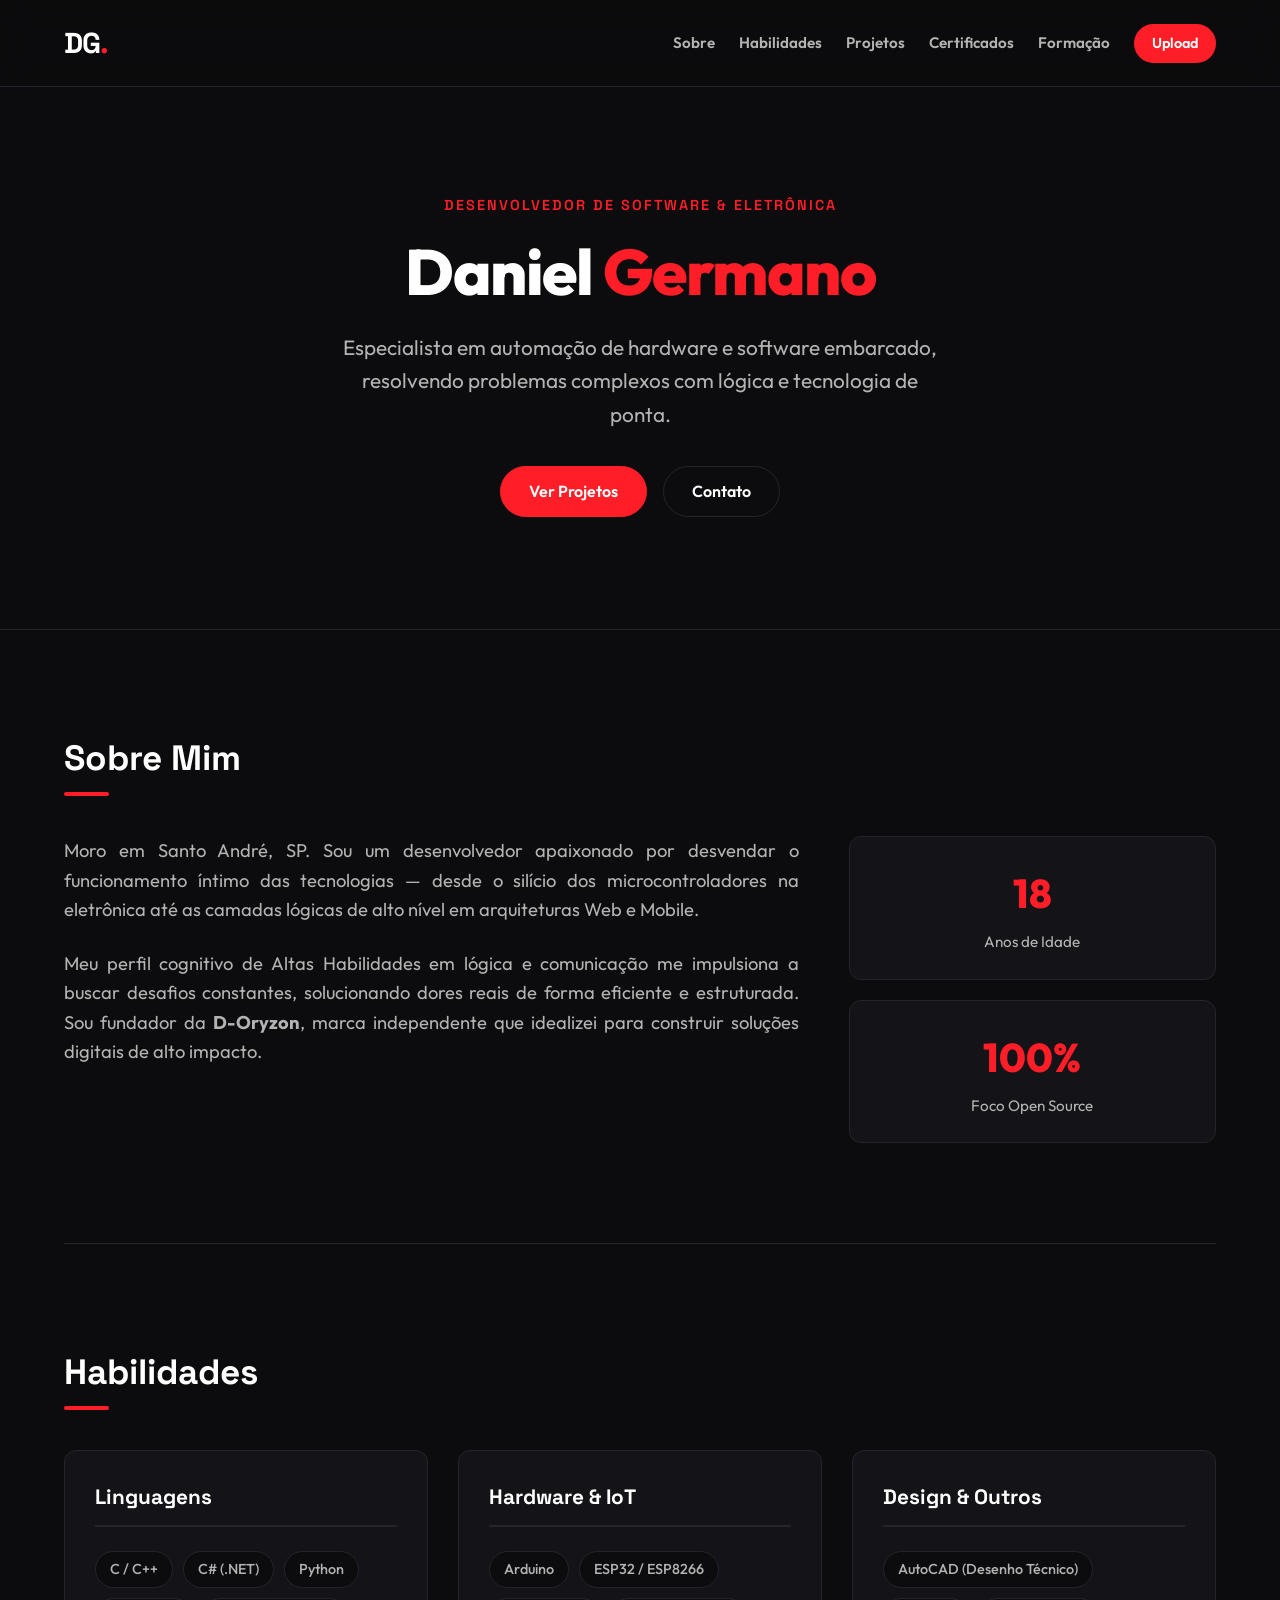
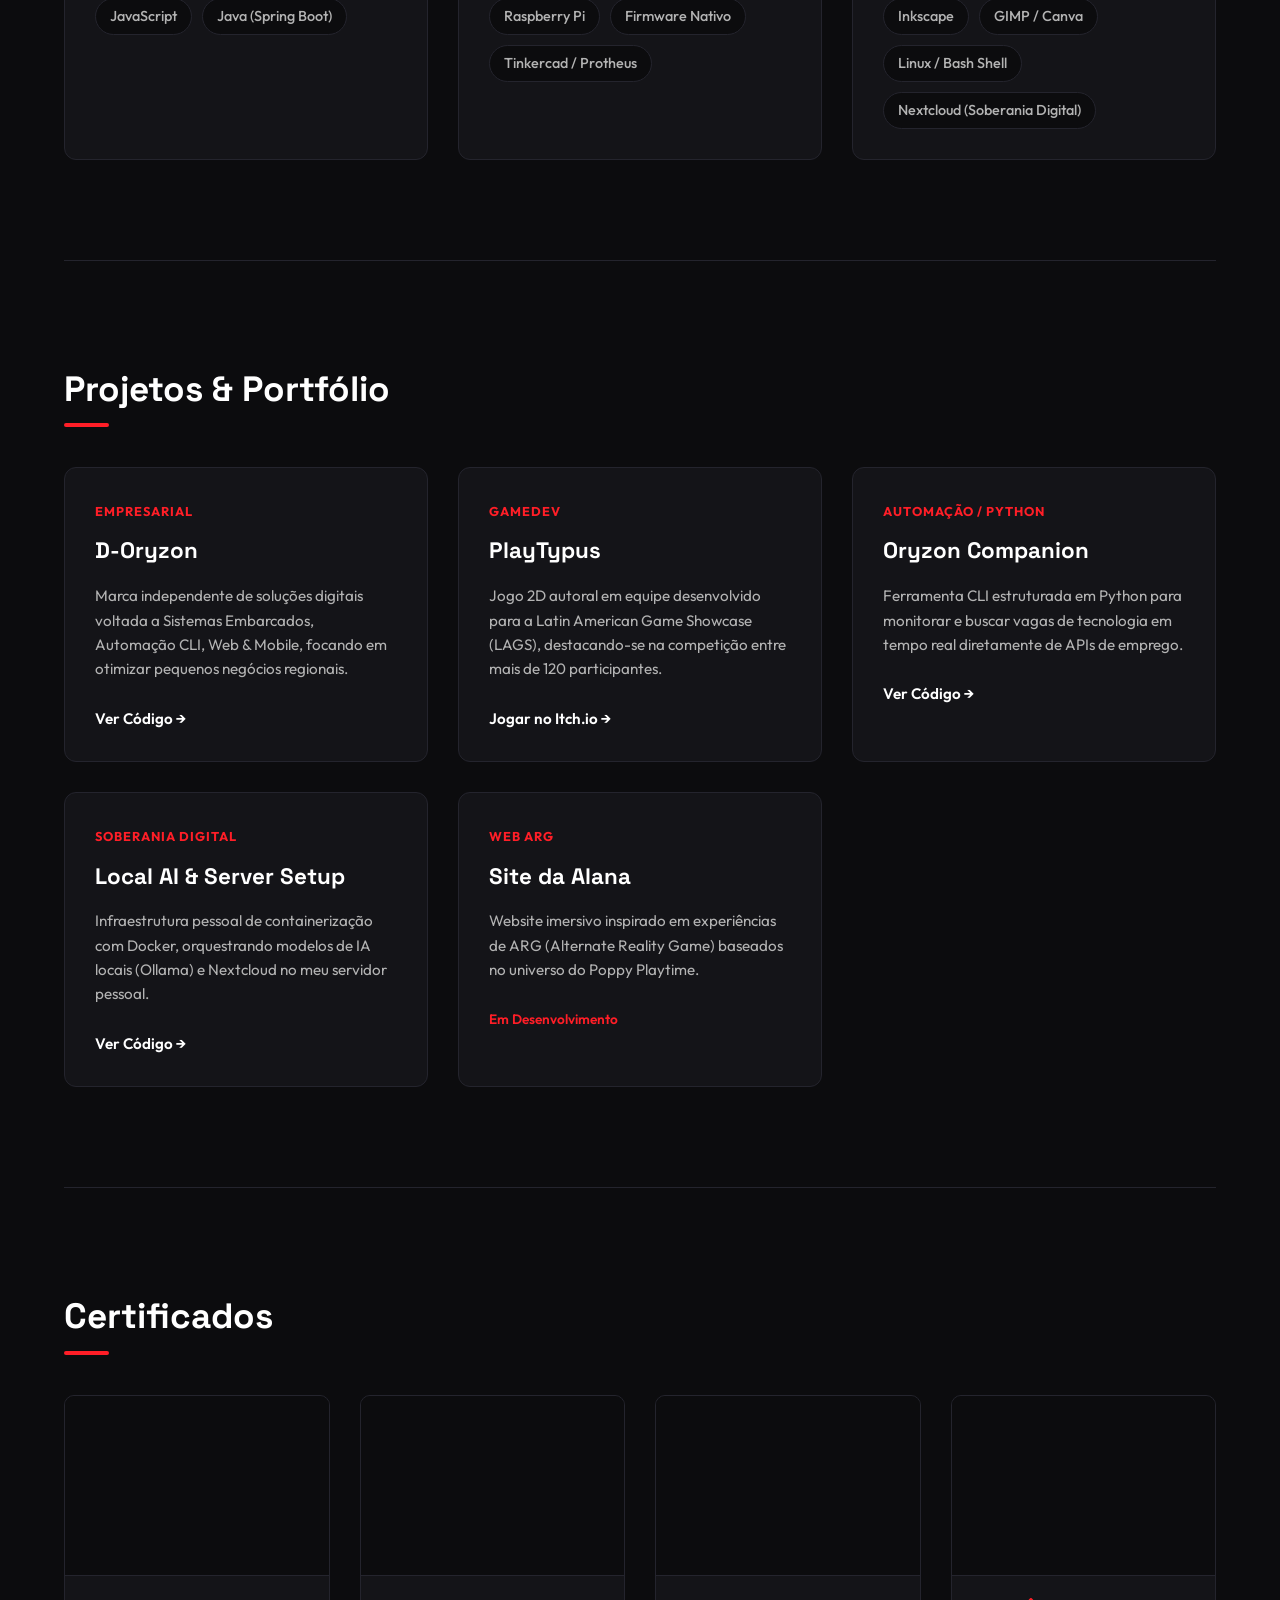
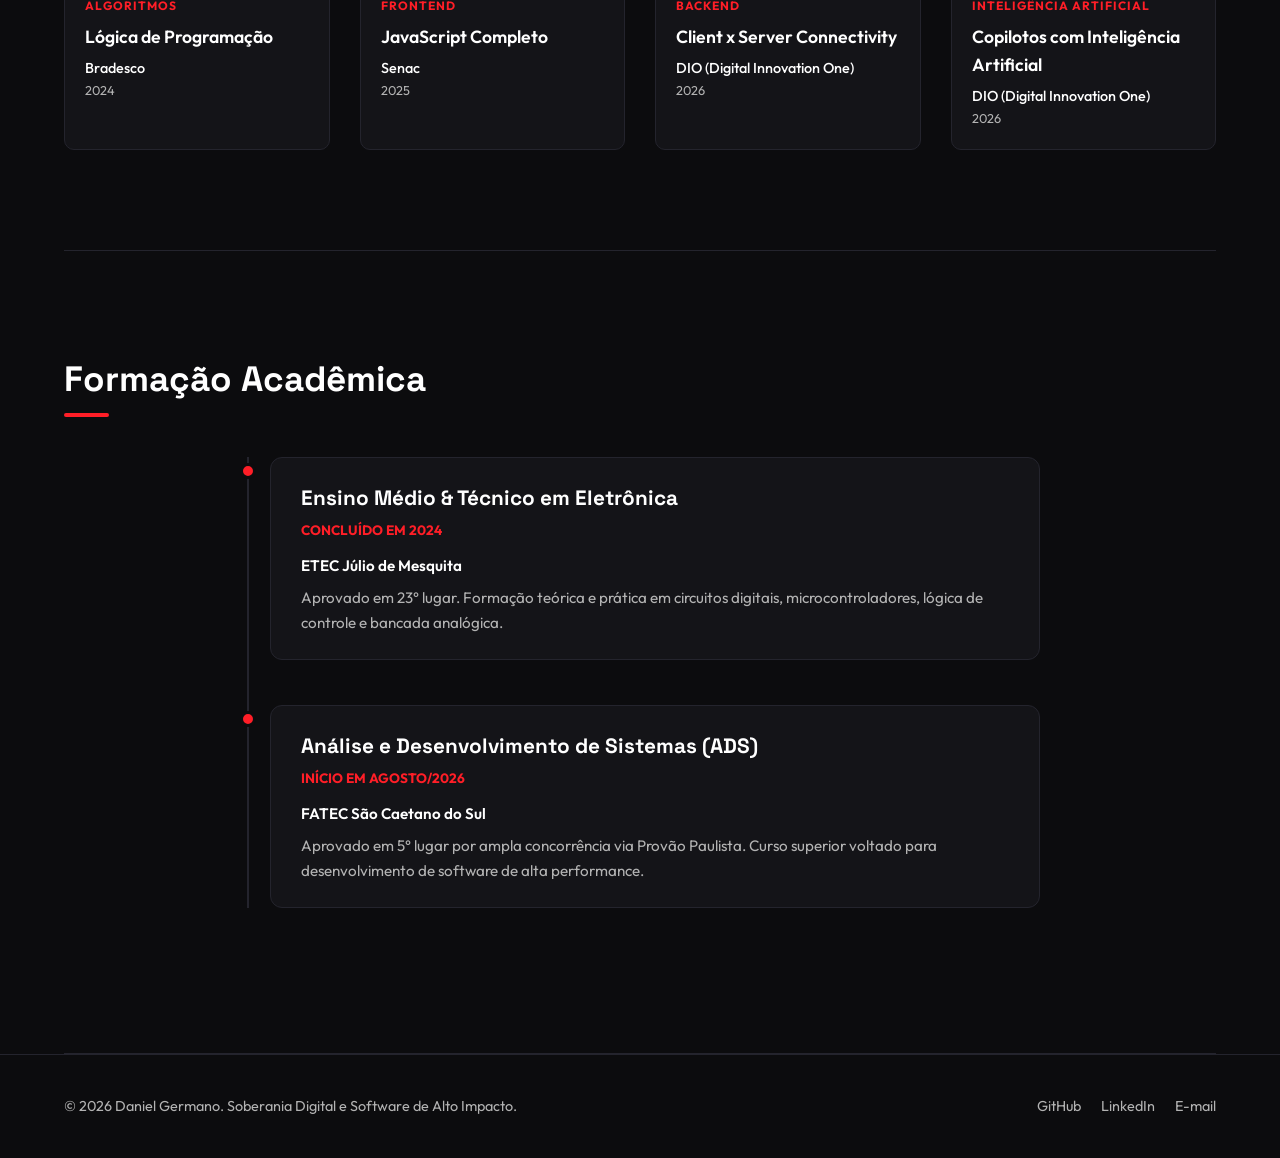
==== index.html @ 7e0636c5 "Deploy de portfólio pessoal" ====
<!DOCTYPE html>
<html lang="pt-BR">
<head>
    <meta charset="UTF-8">
    <meta name="viewport" content="width=device-width, initial-scale=1.0">
    <title>Daniel Germano | Portfólio Técnico</title>
    <link rel="stylesheet" href="style.css">
    <!-- Google Fonts -->
    <link rel="preconnect" href="https://fonts.googleapis.com">
    <link rel="preconnect" href="https://fonts.gstatic.com" crossorigin>
    <link href="https://fonts.googleapis.com/css2?family=Outfit:wght@300;400;600;800&family=Space+Grotesk:wght@400;600;700&display=swap" rel="stylesheet">
</head>
<body>

    <!-- Header / Nav -->
    <header>
        <div class="header-container">
            <a href="#" class="logo">DG<span>.</span></a>
            <nav>
                <a href="#sobre">Sobre</a>
                <a href="#habilidades">Habilidades</a>
                <a href="#projetos">Projetos</a>
                <a href="#certificacoes">Certificados</a>
                <a href="#formacao">Formação</a>
                <a href="admin.html" class="nav-btn">Upload</a>
            </nav>
        </div>
    </header>

    <!-- Hero Section -->
    <section class="hero">
        <div class="hero-content">
            <span class="hero-tag">Desenvolvedor de Software & Eletrônica</span>
            <h1>Daniel <span>Germano</span></h1>
            <p>Especialista em automação de hardware e software embarcado, resolvendo problemas complexos com lógica e tecnologia de ponta.</p>
            <div class="hero-actions">
                <a href="#projetos" class="btn btn-primary">Ver Projetos</a>
                <a href="mailto:daniel.germano15092007@gmail.com" class="btn btn-secondary">Contato</a>
            </div>
        </div>
    </section>

    <div class="main-container">
        
        <!-- Sobre Section -->
        <section id="sobre" class="section">
            <h2 class="section-title">Sobre Mim</h2>
            <div class="about-grid">
                <div class="about-text">
                    <p>Moro em Santo André, SP. Sou um desenvolvedor apaixonado por desvendar o funcionamento íntimo das tecnologias — desde o silício dos microcontroladores na eletrônica até as camadas lógicas de alto nível em arquiteturas Web e Mobile.</p>
                    <p>Meu perfil cognitivo de Altas Habilidades em lógica e comunicação me impulsiona a buscar desafios constantes, solucionando dores reais de forma eficiente e estruturada. Sou fundador da <strong>D-Oryzon</strong>, marca independente que idealizei para construir soluções digitais de alto impacto.</p>
                </div>
                <div class="about-stats">
                    <div class="stat-card">
                        <h3>18</h3>
                        <p>Anos de Idade</p>
                    </div>
                    <div class="stat-card">
                        <h3>100%</h3>
                        <p>Foco Open Source</p>
                    </div>
                </div>
            </div>
        </section>

        <!-- Habilidades Section -->
        <section id="habilidades" class="section">
            <h2 class="section-title">Habilidades</h2>
            <div class="skills-grid">
                <div class="skill-category">
                    <h3>Linguagens</h3>
                    <div class="skill-tags">
                        <span>C / C++</span>
                        <span>C# (.NET)</span>
                        <span>Python</span>
                        <span>JavaScript</span>
                        <span>Java (Spring Boot)</span>
                    </div>
                </div>
                <div class="skill-category">
                    <h3>Hardware & IoT</h3>
                    <div class="skill-tags">
                        <span>Arduino</span>
                        <span>ESP32 / ESP8266</span>
                        <span>Raspberry Pi</span>
                        <span>Firmware Nativo</span>
                        <span>Tinkercad / Protheus</span>
                    </div>
                </div>
                <div class="skill-category">
                    <h3>Design & Outros</h3>
                    <div class="skill-tags">
                        <span>AutoCAD (Desenho Técnico)</span>
                        <span>Inkscape</span>
                        <span>GIMP / Canva</span>
                        <span>Linux / Bash Shell</span>
                        <span>Nextcloud (Soberania Digital)</span>
                    </div>
                </div>
            </div>
        </section>

        <!-- Projetos Section -->
        <section id="projetos" class="section">
            <h2 class="section-title">Projetos & Portfólio</h2>
            <div class="projects-grid">
                
                <div class="project-card">
                    <div class="project-info">
                        <span class="project-tag">Empresarial</span>
                        <h3>D-Oryzon</h3>
                        <p>Marca independente de soluções digitais voltada a Sistemas Embarcados, Automação CLI, Web & Mobile, focando em otimizar pequenos negócios regionais.</p>
                        <a href="https://github.com/yDanielGermano" target="_blank" class="project-link">Ver Código &rarr;</a>
                    </div>
                </div>

                <div class="project-card">
                    <div class="project-info">
                        <span class="project-tag">GameDev</span>
                        <h3>PlayTypus</h3>
                        <p>Jogo 2D autoral em equipe desenvolvido para a Latin American Game Showcase (LAGS), destacando-se na competição entre mais de 120 participantes.</p>
                        <a href="https://dark-guard-lord.itch.io/playtipus" target="_blank" class="project-link">Jogar no Itch.io &rarr;</a>
                    </div>
                </div>

                <div class="project-card">
                    <div class="project-info">
                        <span class="project-tag">Automação / Python</span>
                        <h3>Oryzon Companion</h3>
                        <p>Ferramenta CLI estruturada em Python para monitorar e buscar vagas de tecnologia em tempo real diretamente de APIs de emprego.</p>
                        <a href="https://github.com/yDanielGermano" target="_blank" class="project-link">Ver Código &rarr;</a>
                    </div>
                </div>

                <div class="project-card">
                    <div class="project-info">
                        <span class="project-tag">Soberania Digital</span>
                        <h3>Local AI & Server Setup</h3>
                        <p>Infraestrutura pessoal de containerização com Docker, orquestrando modelos de IA locais (Ollama) e Nextcloud no meu servidor pessoal.</p>
                        <a href="https://github.com/yDanielGermano" target="_blank" class="project-link">Ver Código &rarr;</a>
                    </div>
                </div>

                <div class="project-card">
                    <div class="project-info">
                        <span class="project-tag">Web ARG</span>
                        <h3>Site da Alana</h3>
                        <p>Website imersivo inspirado em experiências de ARG (Alternate Reality Game) baseados no universo do Poppy Playtime.</p>
                        <span class="project-status">Em Desenvolvimento</span>
                    </div>
                </div>

            </div>
        </section>

        <!-- Certificações Section -->
        <section id="certificacoes" class="section">
            <h2 class="section-title">Certificados</h2>
            <div id="certificatesContainer" class="certificates-grid">
                <!-- Injetado dinamicamente via JS -->
                <p class="loading">Carregando certificações...</p>
            </div>
        </section>

        <!-- Formações Section -->
        <section id="formacao" class="section">
            <h2 class="section-title">Formação Acadêmica</h2>
            <div class="timeline">
                <div class="timeline-item">
                    <div class="timeline-badge"></div>
                    <div class="timeline-content">
                        <h3>Ensino Médio & Técnico em Eletrônica</h3>
                        <span class="timeline-date">Concluído em 2024</span>
                        <p class="timeline-place">ETEC Júlio de Mesquita</p>
                        <p>Aprovado em 23° lugar. Formação teórica e prática em circuitos digitais, microcontroladores, lógica de controle e bancada analógica.</p>
                    </div>
                </div>
                <div class="timeline-item">
                    <div class="timeline-badge"></div>
                    <div class="timeline-content">
                        <h3>Análise e Desenvolvimento de Sistemas (ADS)</h3>
                        <span class="timeline-date">Início em Agosto/2026</span>
                        <p class="timeline-place">FATEC São Caetano do Sul</p>
                        <p>Aprovado em 5° lugar por ampla concorrência via Provão Paulista. Curso superior voltado para desenvolvimento de software de alta performance.</p>
                    </div>
                </div>
            </div>
        </section>

    </div>

    <!-- Footer -->
    <footer>
        <div class="footer-container">
            <p>&copy; 2026 Daniel Germano. Soberania Digital e Software de Alto Impacto.</p>
            <div class="social-links">
                <a href="https://github.com/yDanielGermano" target="_blank">GitHub</a>
                <a href="https://linkedin.com/in/daniel-germano-lima-dos-santos" target="_blank">LinkedIn</a>
                <a href="mailto:daniel.germano15092007@gmail.com">E-mail</a>
            </div>
        </div>
    </footer>

    <!-- Script de Sincronização Dinâmica -->
    <script>
        document.addEventListener("DOMContentLoaded", () => {
            fetch("data/certificates.json")
                .then(response => {
                    if (!response.ok) throw new Error("Erro ao carregar arquivo de certificados.");
                    return response.json();
                })
                .then(defaultData => {
                    const localData = JSON.parse(localStorage.getItem("local_certificates")) || [];
                    const mergedData = [...defaultData, ...localData];
                    renderCertificates(mergedData);
                })
                .catch(err => {
                    const localData = JSON.parse(localStorage.getItem("local_certificates")) || [];
                    if (localData.length > 0) {
                        renderCertificates(localData);
                    } else {
                        const container = document.getElementById("certificatesContainer");
                        container.innerHTML = `<p class="error">Não foi possível carregar os certificados diretamente. ${err.message}</p>`;
                    }
                });
        });

        function renderCertificates(list) {
            const container = document.getElementById("certificatesContainer");
            container.innerHTML = ""; // Limpa carregando

            if (list.length === 0) {
                container.innerHTML = "<p>Nenhum certificado cadastrado.</p>";
                return;
            }

            list.forEach(item => {
                const card = document.createElement("div");
                card.className = "certificate-card";
                card.innerHTML = `
                    <div class="cert-img-container">
                        <img src="${item.image}" alt="${item.title}" onerror="this.src='https://placehold.co/400x250/222/999?text=Diploma+Indisponivel'">
                    </div>
                    <div class="cert-info">
                        <span class="cert-tag">${item.category || "Geral"}</span>
                        <h4>${item.title}</h4>
                        <p class="cert-issuer">${item.issuer}</p>
                        <p class="cert-date">${item.date}</p>
                    </div>
                `;
                container.appendChild(card);
            });
        }
    </script>
</body>
</html>
---- style.css ----
/* Cores do Tema: Preto, Branco e Vermelho */
:root {
    --bg-color: #0c0c0e;
    --card-bg: #141418;
    --border-color: #24242d;
    --text-color: #ffffff;
    --text-muted: #b3b3b3;
    
    --accent-red: #ff1e27;
    --accent-red-hover: #d1121b;
    --glow-red: rgba(255, 30, 39, 0.15);
}

* {
    box-sizing: border-box;
    margin: 0;
    padding: 0;
    scroll-behavior: smooth;
}

body {
    background-color: var(--bg-color);
    color: var(--text-color);
    font-family: 'Outfit', sans-serif;
    line-height: 1.6;
}

a {
    color: inherit;
    text-decoration: none;
}

/* Header & Nav */
header {
    position: fixed;
    top: 0;
    left: 0;
    width: 100%;
    background-color: rgba(12, 12, 14, 0.85);
    backdrop-filter: blur(12px);
    -webkit-backdrop-filter: blur(12px);
    border-bottom: 1px solid var(--border-color);
    z-index: 1000;
}

.header-container {
    max-width: 1200px;
    margin: 0 auto;
    padding: 20px 24px;
    display: flex;
    justify-content: space-between;
    align-items: center;
}

.logo {
    font-family: 'Space Grotesk', sans-serif;
    font-size: 1.8rem;
    font-weight: 700;
    letter-spacing: -1px;
}

.logo span {
    color: var(--accent-red);
}

nav {
    display: flex;
    gap: 24px;
    align-items: center;
}

nav a {
    font-size: 0.95rem;
    font-weight: 600;
    color: var(--text-muted);
    transition: color 0.3s;
}

nav a:hover {
    color: var(--text-color);
}

.nav-btn {
    background-color: var(--accent-red);
    color: #ffffff;
    padding: 8px 18px;
    border-radius: 20px;
    font-size: 0.9rem;
    transition: background 0.3s, transform 0.2s;
}

.nav-btn:hover {
    background-color: var(--accent-red-hover);
    transform: translateY(-2px);
}

/* Hero Section */
.hero {
    min-height: 70vh;
    padding-top: 140px;
    padding-bottom: 60px;
    display: flex;
    align-items: center;
    justify-content: center;
    text-align: center;
    border-bottom: 1px solid var(--border-color);
}

.hero-content {
    max-width: 800px;
    padding: 0 24px;
}

.hero-tag {
    font-family: 'Space Grotesk', sans-serif;
    font-size: 0.9rem;
    text-transform: uppercase;
    letter-spacing: 2px;
    color: var(--accent-red);
    font-weight: 600;
    margin-bottom: 20px;
    display: inline-block;
}

.hero h1 {
    font-size: 4rem;
    font-weight: 800;
    line-height: 1.1;
    margin-bottom: 24px;
    letter-spacing: -1.5px;
}

.hero h1 span {
    color: var(--accent-red);
}

.hero p {
    font-size: 1.3rem;
    color: var(--text-muted);
    max-width: 600px;
    margin: 0 auto 35px auto;
}

.hero-actions {
    display: flex;
    gap: 16px;
    justify-content: center;
}

.btn {
    padding: 12px 28px;
    border-radius: 30px;
    font-weight: 600;
    font-size: 1rem;
    transition: all 0.3s;
    cursor: pointer;
}

.btn-primary {
    background-color: var(--accent-red);
    border: 1px solid var(--accent-red);
    color: #ffffff;
}

.btn-primary:hover {
    background-color: var(--accent-red-hover);
    border-color: var(--accent-red-hover);
    transform: translateY(-2px);
}

.btn-secondary {
    background-color: transparent;
    border: 1px solid var(--border-color);
    color: var(--text-color);
}

.btn-secondary:hover {
    background-color: var(--card-bg);
    border-color: var(--text-muted);
    transform: translateY(-2px);
}

/* Main Layout */
.main-container {
    max-width: 1200px;
    margin: 0 auto;
    padding: 0 24px;
}

.section {
    padding: 100px 0;
    border-bottom: 1px solid var(--border-color);
}

.section-title {
    font-family: 'Space Grotesk', sans-serif;
    font-size: 2.2rem;
    font-weight: 700;
    margin-bottom: 50px;
    position: relative;
    display: inline-block;
}

.section-title::after {
    content: '';
    position: absolute;
    bottom: -10px;
    left: 0;
    width: 45px;
    height: 4px;
    background-color: var(--accent-red);
    border-radius: 2px;
}

/* Sobre Section */
.about-grid {
    display: grid;
    grid-template-columns: 2fr 1fr;
    gap: 50px;
}

.about-text p {
    font-size: 1.15rem;
    color: var(--text-muted);
    margin-bottom: 24px;
    text-align: justify;
}

.about-stats {
    display: flex;
    flex-direction: column;
    gap: 20px;
}

.stat-card {
    background-color: var(--card-bg);
    border: 1px solid var(--border-color);
    padding: 24px;
    border-radius: 12px;
    text-align: center;
    transition: border-color 0.3s;
}

.stat-card:hover {
    border-color: var(--accent-red);
}

.stat-card h3 {
    font-size: 2.5rem;
    font-weight: 800;
    color: var(--accent-red);
    margin-bottom: 5px;
}

.stat-card p {
    font-size: 0.95rem;
    color: var(--text-muted);
}

/* Habilidades */
.skills-grid {
    display: grid;
    grid-template-columns: repeat(auto-fit, minmax(280px, 1fr));
    gap: 30px;
}

.skill-category {
    background-color: var(--card-bg);
    border: 1px solid var(--border-color);
    border-radius: 12px;
    padding: 30px;
}

.skill-category h3 {
    font-family: 'Space Grotesk', sans-serif;
    font-size: 1.3rem;
    margin-bottom: 24px;
    border-bottom: 2px solid var(--border-color);
    padding-bottom: 10px;
}

.skill-tags {
    display: flex;
    flex-wrap: wrap;
    gap: 10px;
}

.skill-tags span {
    background-color: var(--bg-color);
    border: 1px solid var(--border-color);
    padding: 6px 14px;
    border-radius: 20px;
    font-size: 0.9rem;
    font-weight: 500;
    color: var(--text-muted);
    transition: all 0.3s;
}

.skill-tags span:hover {
    border-color: var(--accent-red);
    color: var(--text-color);
}

/* Projetos */
.projects-grid {
    display: grid;
    grid-template-columns: repeat(auto-fit, minmax(330px, 1fr));
    gap: 30px;
}

.project-card {
    background-color: var(--card-bg);
    border: 1px solid var(--border-color);
    border-radius: 12px;
    padding: 30px;
    display: flex;
    flex-direction: column;
    justify-content: space-between;
    transition: transform 0.3s, border-color 0.3s, box-shadow 0.3s;
}

.project-card:hover {
    transform: translateY(-5px);
    border-color: var(--accent-red);
    box-shadow: 0 10px 25px var(--glow-red);
}

.project-tag {
    font-size: 0.8rem;
    text-transform: uppercase;
    letter-spacing: 1px;
    color: var(--accent-red);
    font-weight: 700;
    margin-bottom: 12px;
    display: inline-block;
}

.project-card h3 {
    font-family: 'Space Grotesk', sans-serif;
    font-size: 1.4rem;
    margin-bottom: 15px;
}

.project-card p {
    color: var(--text-muted);
    font-size: 0.95rem;
    margin-bottom: 24px;
}

.project-link {
    font-weight: 600;
    color: var(--text-color);
    font-size: 0.95rem;
    transition: color 0.3s;
}

.project-link:hover {
    color: var(--accent-red);
}

.project-status {
    font-size: 0.85rem;
    color: var(--accent-red);
    font-weight: 600;
}

/* Certificados */
.certificates-grid {
    display: grid;
    grid-template-columns: repeat(auto-fit, minmax(260px, 1fr));
    gap: 30px;
}

.certificate-card {
    background-color: var(--card-bg);
    border: 1px solid var(--border-color);
    border-radius: 10px;
    overflow: hidden;
    transition: border-color 0.3s;
}

.certificate-card:hover {
    border-color: var(--accent-red);
}

.cert-img-container {
    width: 100%;
    height: 180px;
    background-color: var(--bg-color);
    overflow: hidden;
    border-bottom: 1px solid var(--border-color);
}

.cert-img-container img {
    width: 100%;
    height: 100%;
    object-fit: cover;
    transition: transform 0.5s;
}

.certificate-card:hover .cert-img-container img {
    transform: scale(1.08);
}

.cert-info {
    padding: 20px;
}

.cert-tag {
    font-size: 0.75rem;
    font-weight: 700;
    color: var(--accent-red);
    text-transform: uppercase;
    letter-spacing: 1px;
    margin-bottom: 8px;
    display: block;
}

.cert-info h4 {
    font-size: 1.1rem;
    font-weight: 600;
    margin-bottom: 6px;
}

.cert-issuer {
    color: var(--text-color);
    font-size: 0.9rem;
    font-weight: 500;
}

.cert-date {
    font-size: 0.8rem;
    color: var(--text-muted);
}

/* Formações (Timeline) */
.timeline {
    position: relative;
    max-width: 800px;
    margin: 0 auto;
    padding-left: 30px;
}

.timeline::after {
    content: '';
    position: absolute;
    width: 2px;
    background-color: var(--border-color);
    top: 0;
    bottom: 0;
    left: 7px;
}

.timeline-item {
    position: relative;
    margin-bottom: 45px;
}

.timeline-badge {
    position: absolute;
    width: 16px;
    height: 16px;
    border-radius: 50%;
    background-color: var(--accent-red);
    left: -30px;
    top: 6px;
    border: 3px solid var(--bg-color);
    z-index: 10;
}

.timeline-content {
    background-color: var(--card-bg);
    border: 1px solid var(--border-color);
    border-radius: 12px;
    padding: 24px 30px;
}

.timeline-content h3 {
    font-family: 'Space Grotesk', sans-serif;
    font-size: 1.3rem;
    margin-bottom: 5px;
}

.timeline-date {
    color: var(--accent-red);
    font-size: 0.85rem;
    font-weight: 700;
    text-transform: uppercase;
    display: block;
    margin-bottom: 12px;
}

.timeline-place {
    font-weight: 600;
    font-size: 0.95rem;
    margin-bottom: 8px;
}

.timeline-content p:last-child {
    color: var(--text-muted);
    font-size: 0.95rem;
}

/* Footer */
footer {
    border-top: 1px solid var(--border-color);
    padding: 40px 0;
}

.footer-container {
    max-width: 1200px;
    margin: 0 auto;
    padding: 0 24px;
    display: flex;
    justify-content: space-between;
    align-items: center;
    flex-wrap: wrap;
    gap: 20px;
    font-size: 0.9rem;
    color: var(--text-muted);
}

.social-links {
    display: flex;
    gap: 20px;
}

.social-links a {
    transition: color 0.3s;
}

.social-links a:hover {
    color: var(--accent-red);
}

/* Responsive */
@media (max-width: 768px) {
    .header-container {
        flex-direction: column;
        gap: 15px;
    }
    
    .hero h1 {
        font-size: 2.8rem;
    }
    
    .hero p {
        font-size: 1.1rem;
    }
    
    .about-grid {
        grid-template-columns: 1fr;
        gap: 30px;
    }
    
    .footer-container {
        flex-direction: column;
        text-align: center;
    }
}
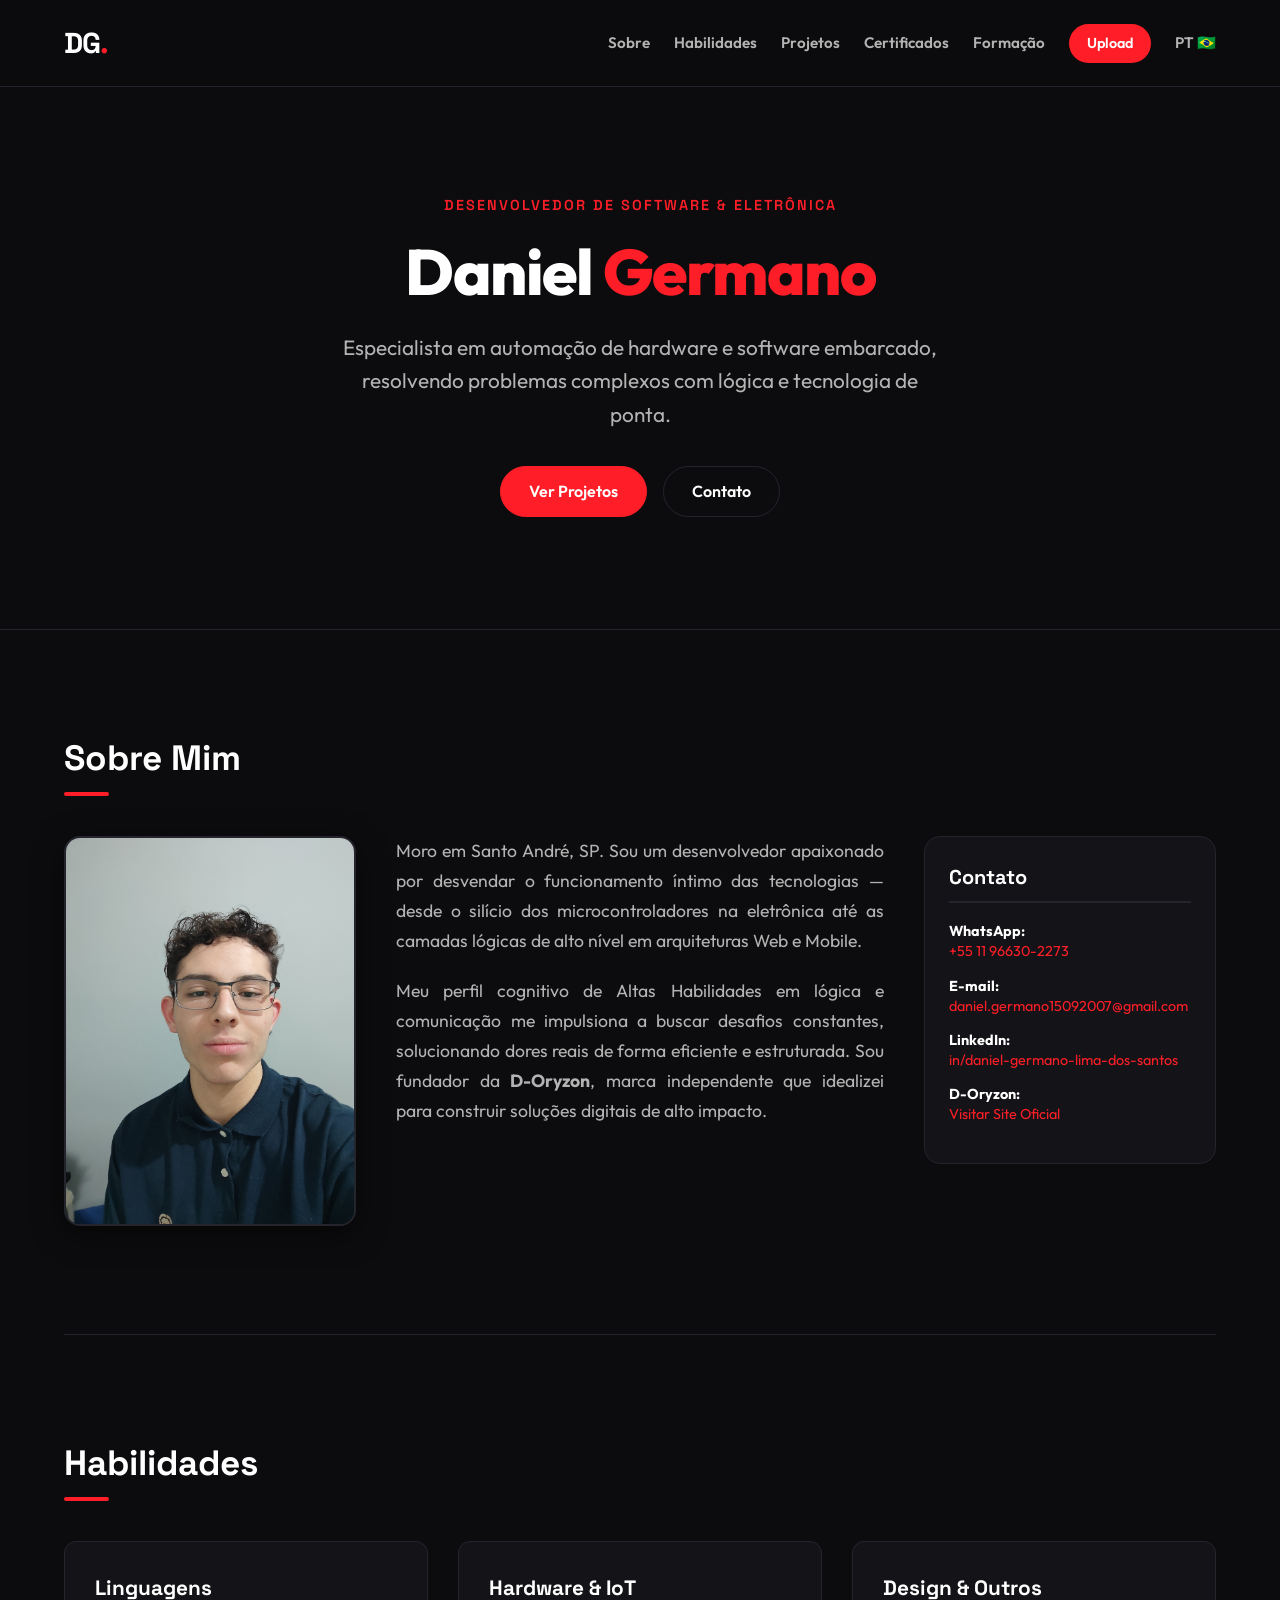
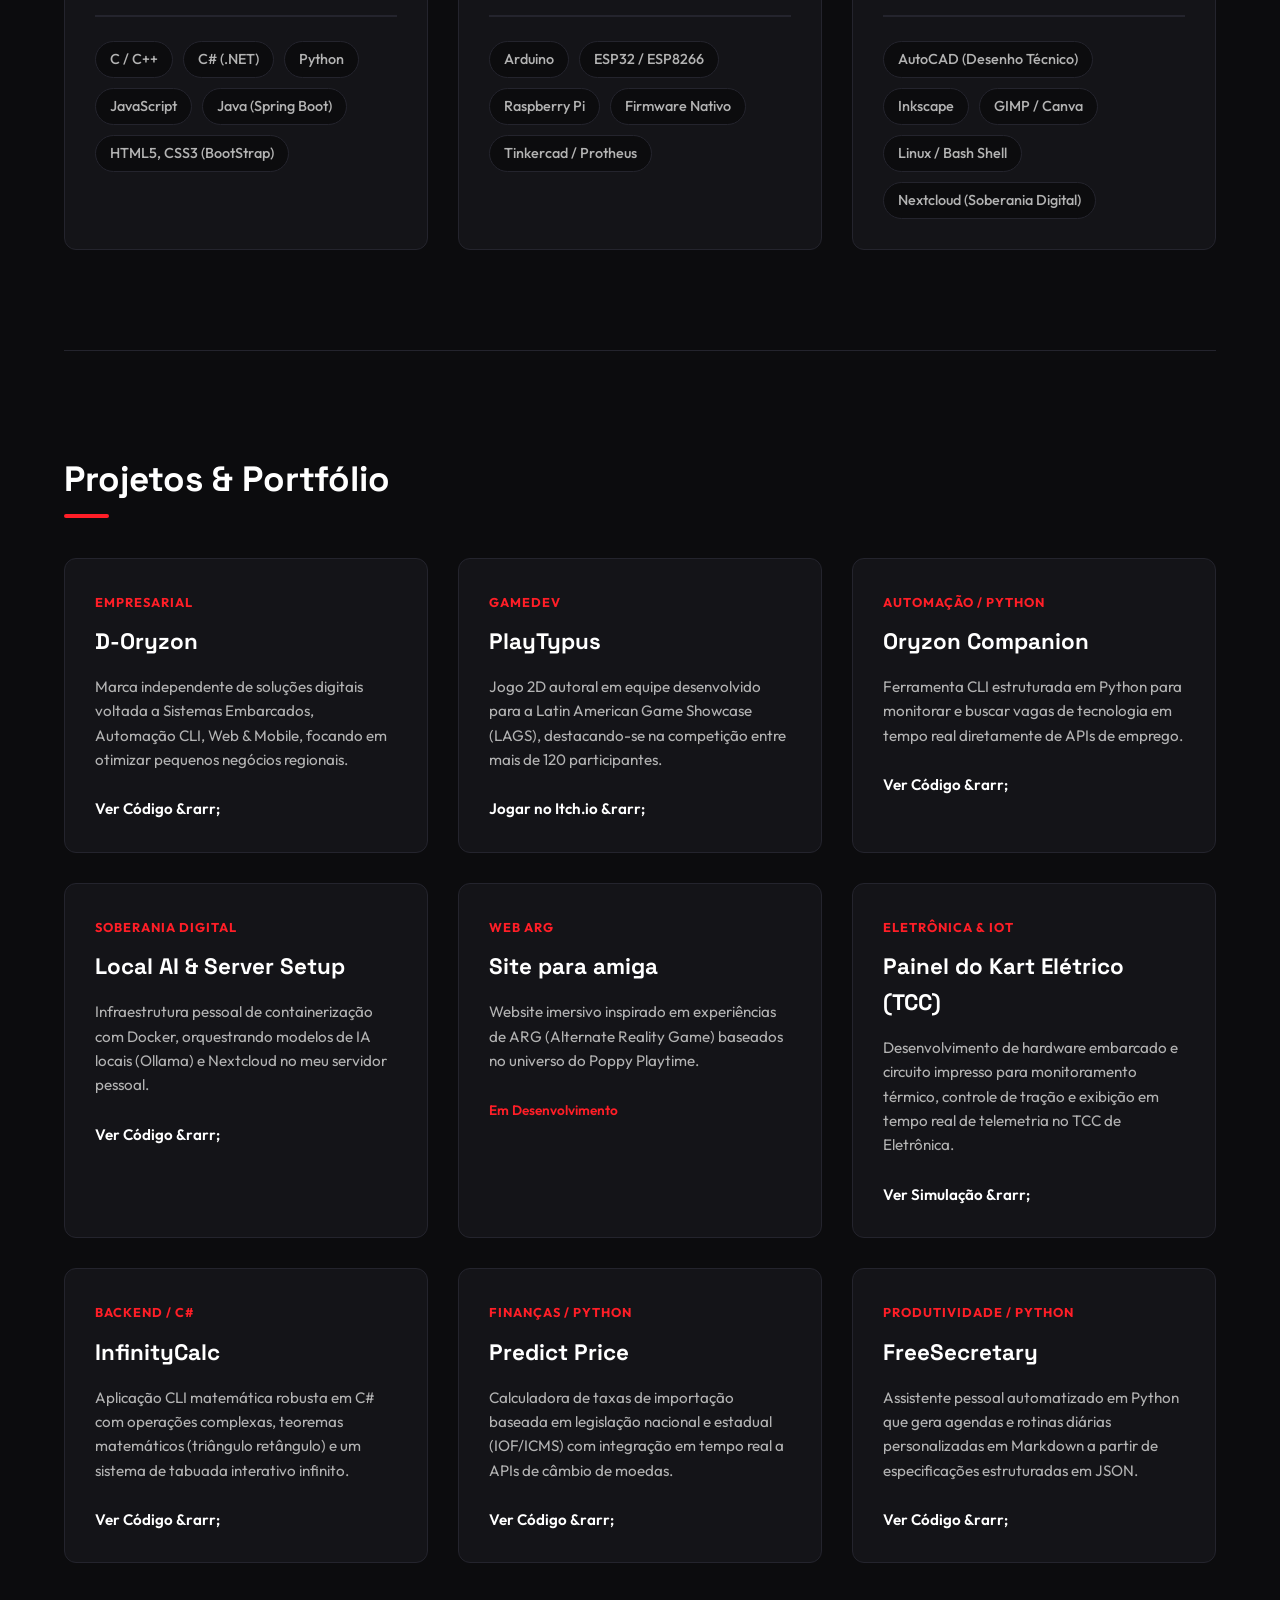
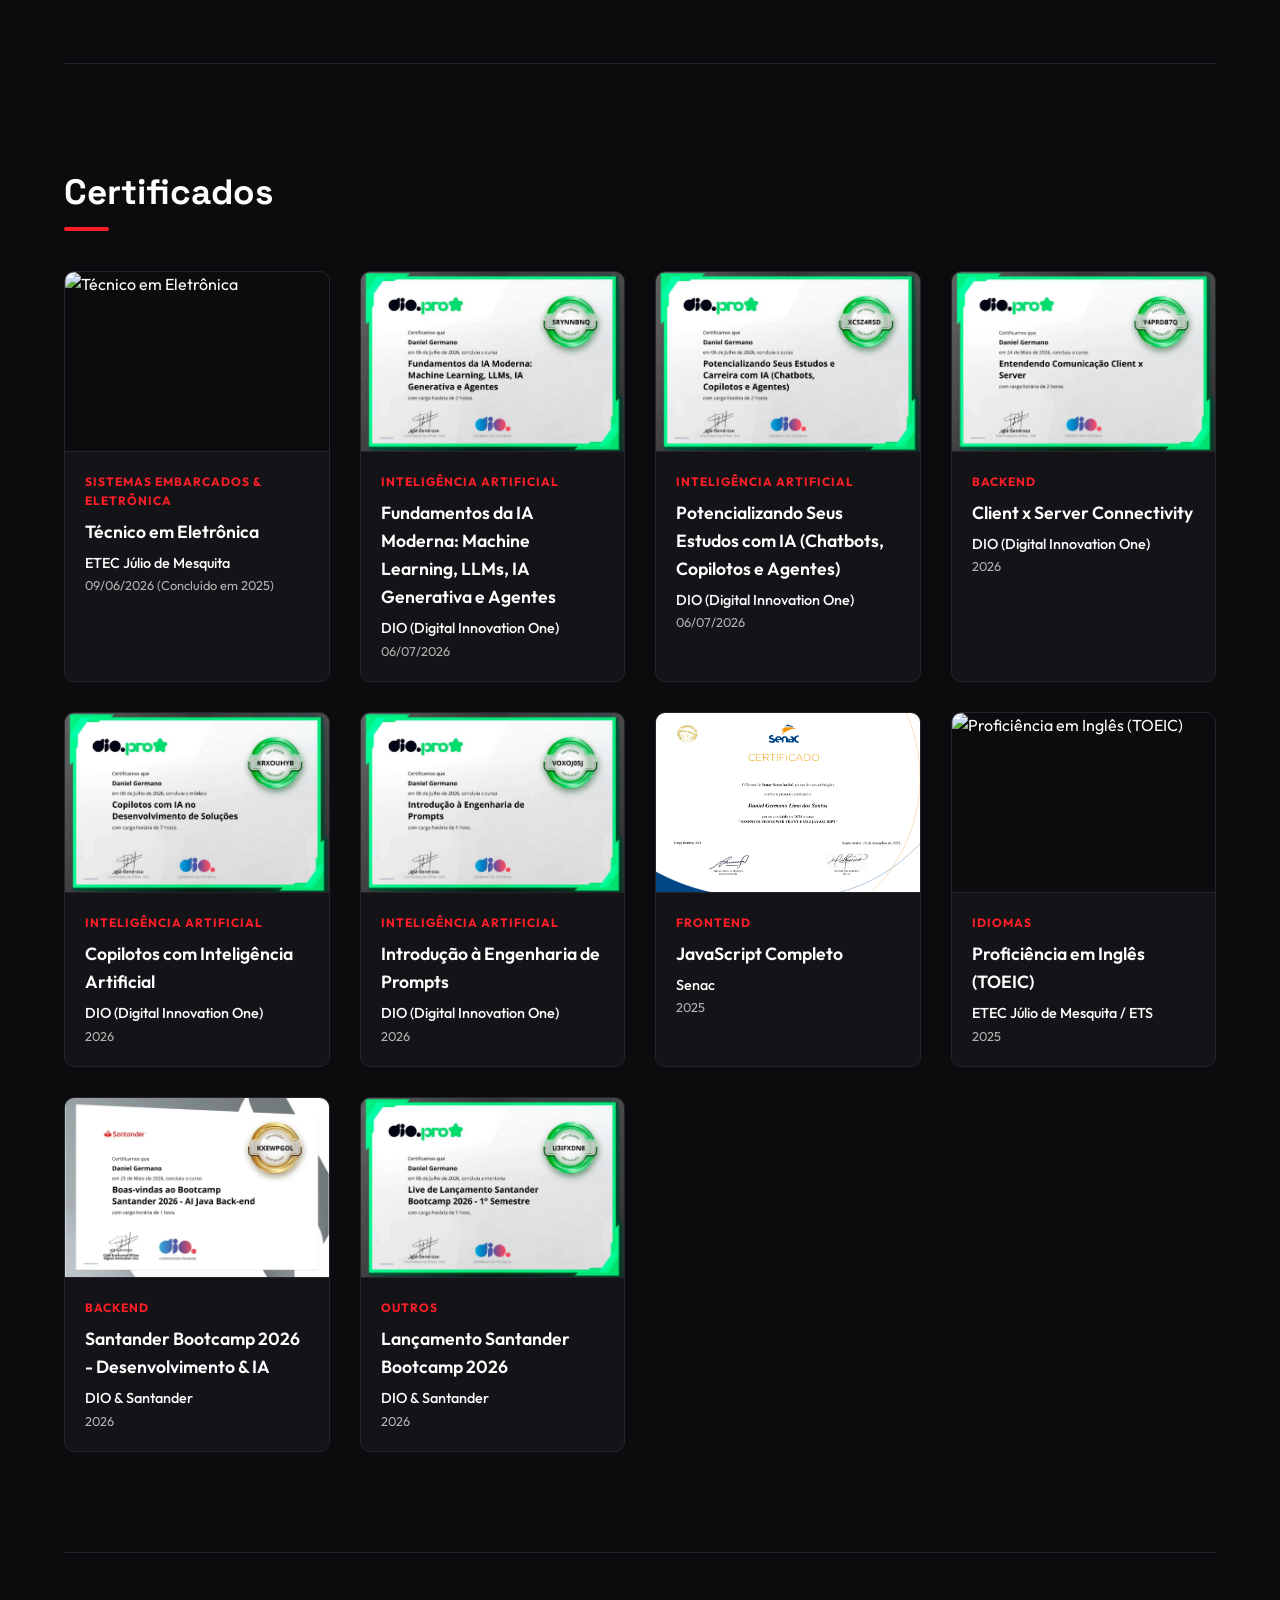
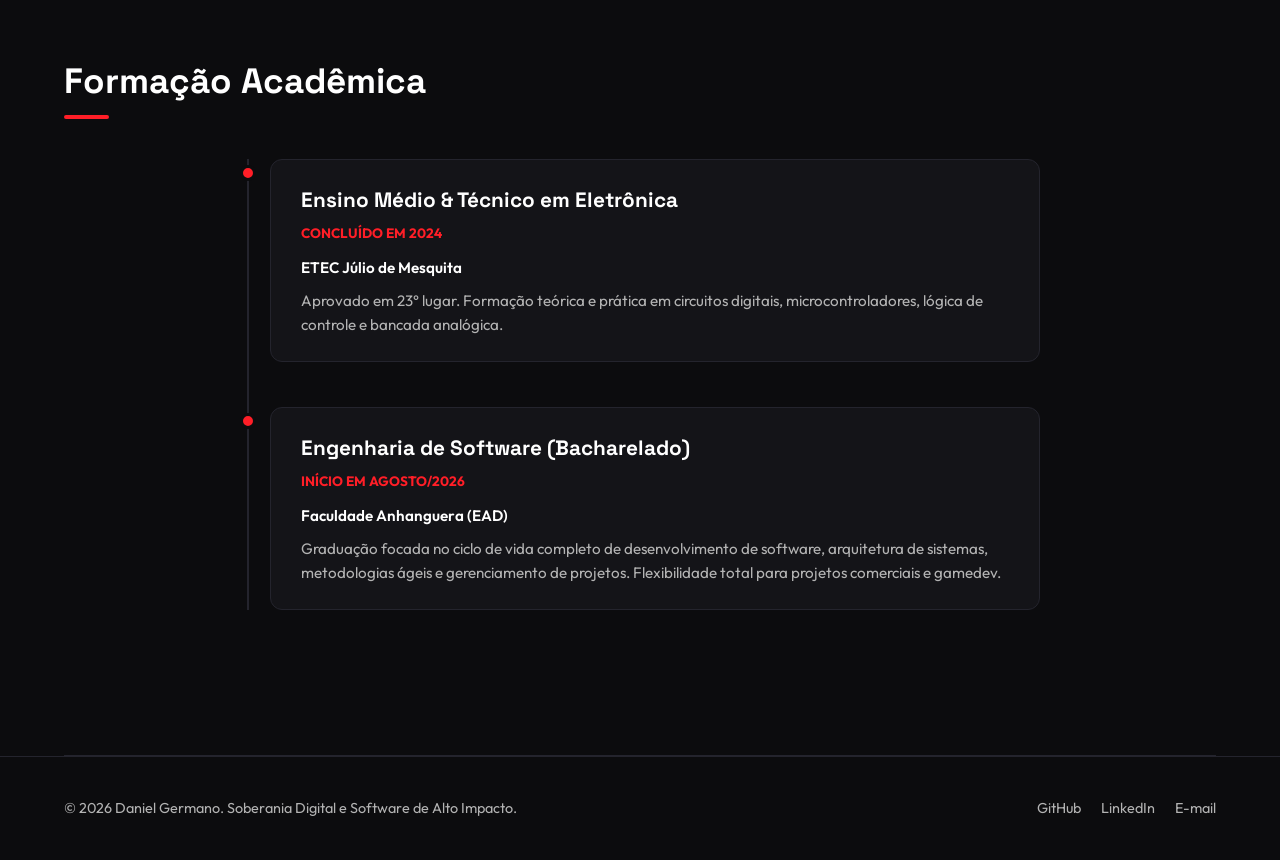
==== commit a5f48ada: "Atualizando as informações de formação, contato, projetos e certificados." ====
--- a/index.html
+++ b/index.html
@@ -17,12 +17,12 @@
         <div class="header-container">
             <a href="#" class="logo">DG<span>.</span></a>
             <nav>
-                <a href="#sobre">Sobre</a>
-                <a href="#habilidades">Habilidades</a>
-                <a href="#projetos">Projetos</a>
-                <a href="#certificacoes">Certificados</a>
-                <a href="#formacao">Formação</a>
-                <a href="admin.html" class="nav-btn">Upload</a>
+                <a href="#sobre" data-i18n="nav-about">Sobre</a>
+                <a href="#habilidades" data-i18n="nav-skills">Habilidades</a>
+                <a href="#projetos" data-i18n="nav-projects">Projetos</a>
+                <a href="#certificacoes" data-i18n="nav-certs">Certificados</a>
+                <a href="#formacao" data-i18n="nav-edu">Formação</a>
+                <a href="admin.html" class="nav-btn" data-i18n="nav-upload">Upload</a>
             </nav>
         </div>
     </header>
@@ -30,12 +30,12 @@
     <!-- Hero Section -->
     <section class="hero">
         <div class="hero-content">
-            <span class="hero-tag">Desenvolvedor de Software & Eletrônica</span>
-            <h1>Daniel <span>Germano</span></h1>
-            <p>Especialista em automação de hardware e software embarcado, resolvendo problemas complexos com lógica e tecnologia de ponta.</p>
+            <span class="hero-tag" data-i18n="hero-tag">Desenvolvedor de Software & Eletrônica</span>
+            <h1 data-i18n="hero-title">Daniel <span>Germano</span></h1>
+            <p data-i18n="hero-desc">Especialista em automação de hardware e software embarcado, resolvendo problemas complexos com lógica e tecnologia de ponta.</p>
             <div class="hero-actions">
-                <a href="#projetos" class="btn btn-primary">Ver Projetos</a>
-                <a href="mailto:daniel.germano15092007@gmail.com" class="btn btn-secondary">Contato</a>
+                <a href="#projetos" class="btn btn-primary" data-i18n="hero-btn-projects">Ver Projetos</a>
+                <a href="mailto:daniel.germano15092007@gmail.com" class="btn btn-secondary" data-i18n="hero-btn-contact">Contato</a>
             </div>
         </div>
     </section>
@@ -44,20 +44,22 @@
         
         <!-- Sobre Section -->
         <section id="sobre" class="section">
-            <h2 class="section-title">Sobre Mim</h2>
+            <h2 class="section-title" data-i18n="about-title">Sobre Mim</h2>
             <div class="about-grid">
+                <div class="about-photo-container">
+                    <img src="medias/images/foto_perfil.jpg" alt="Daniel Germano" class="about-photo">
+                </div>
                 <div class="about-text">
-                    <p>Moro em Santo André, SP. Sou um desenvolvedor apaixonado por desvendar o funcionamento íntimo das tecnologias — desde o silício dos microcontroladores na eletrônica até as camadas lógicas de alto nível em arquiteturas Web e Mobile.</p>
-                    <p>Meu perfil cognitivo de Altas Habilidades em lógica e comunicação me impulsiona a buscar desafios constantes, solucionando dores reais de forma eficiente e estruturada. Sou fundador da <strong>D-Oryzon</strong>, marca independente que idealizei para construir soluções digitais de alto impacto.</p>
-                </div>
-                <div class="about-stats">
-                    <div class="stat-card">
-                        <h3>18</h3>
-                        <p>Anos de Idade</p>
-                    </div>
-                    <div class="stat-card">
-                        <h3>100%</h3>
-                        <p>Foco Open Source</p>
+                    <p data-i18n="about-p1">Moro em Santo André, SP. Sou um desenvolvedor apaixonado por desvendar o funcionamento íntimo das tecnologias — desde o silício dos microcontroladores na eletrônica até as camadas lógicas de alto nível em arquiteturas Web e Mobile.</p>
+                    <p data-i18n="about-p2">Meu perfil cognitivo de Altas Habilidades em lógica e comunicação me impulsiona a buscar desafios constantes, solucionando dores reais de forma eficiente e estruturada. Sou fundador da <strong>D-Oryzon</strong>, marca independente que idealizei para construir soluções digitais de alto impacto.</p>
+                </div>
+                <div class="about-contacts">
+                    <div class="contact-info-card">
+                        <h3 data-i18n="about-contact-title">Contato</h3>
+                        <p><strong>WhatsApp:</strong><br><a href="https://wa.me/5511966302273" target="_blank" style="color: var(--accent-red);">+55 11 96630-2273</a></p>
+                        <p><strong>E-mail:</strong><br><a href="mailto:daniel.germano15092007@gmail.com" style="color: var(--accent-red);">daniel.germano15092007@gmail.com</a></p>
+                        <p><strong>LinkedIn:</strong><br><a href="https://linkedin.com/in/daniel-germano-lima-dos-santos" target="_blank" style="color: var(--accent-red);">in/daniel-germano-lima-dos-santos</a></p>
+                        <p><strong>D-Oryzon:</strong><br><a href="https://ydanielgermano.github.io/d-oryzon/" target="_blank" style="color: var(--accent-red);">Visitar Site Oficial</a></p>
                     </div>
                 </div>
             </div>
@@ -65,20 +67,20 @@
 
         <!-- Habilidades Section -->
         <section id="habilidades" class="section">
-            <h2 class="section-title">Habilidades</h2>
+            <h2 class="section-title" data-i18n="skills-title">Habilidades</h2>
             <div class="skills-grid">
                 <div class="skill-category">
-                    <h3>Linguagens</h3>
+                    <h3 data-i18n="skills-cat1">Linguagens</h3>
                     <div class="skill-tags">
                         <span>C / C++</span>
                         <span>C# (.NET)</span>
                         <span>Python</span>
                         <span>JavaScript</span>
                         <span>Java (Spring Boot)</span>
-                    </div>
-                </div>
+                        <span>HTML5, CSS3 (BootStrap)</span>
+                    </div> <span> </span></div>
                 <div class="skill-category">
-                    <h3>Hardware & IoT</h3>
+                    <h3 data-i18n="skills-cat2">Hardware & IoT</h3>
                     <div class="skill-tags">
                         <span>Arduino</span>
                         <span>ESP32 / ESP8266</span>
@@ -88,7 +90,7 @@
                     </div>
                 </div>
                 <div class="skill-category">
-                    <h3>Design & Outros</h3>
+                    <h3 data-i18n="skills-cat3">Design & Outros</h3>
                     <div class="skill-tags">
                         <span>AutoCAD (Desenho Técnico)</span>
                         <span>Inkscape</span>
@@ -102,51 +104,87 @@
 
         <!-- Projetos Section -->
         <section id="projetos" class="section">
-            <h2 class="section-title">Projetos & Portfólio</h2>
+            <h2 class="section-title" data-i18n="projects-title">Projetos & Portfólio</h2>
             <div class="projects-grid">
                 
                 <div class="project-card">
                     <div class="project-info">
-                        <span class="project-tag">Empresarial</span>
+                        <span class="project-tag" data-i18n="proj-card1-tag">Empresarial</span>
                         <h3>D-Oryzon</h3>
-                        <p>Marca independente de soluções digitais voltada a Sistemas Embarcados, Automação CLI, Web & Mobile, focando em otimizar pequenos negócios regionais.</p>
-                        <a href="https://github.com/yDanielGermano" target="_blank" class="project-link">Ver Código &rarr;</a>
-                    </div>
-                </div>
-
-                <div class="project-card">
-                    <div class="project-info">
-                        <span class="project-tag">GameDev</span>
+                        <p data-i18n="proj-card1-desc">Marca independente de soluções digitais voltada a Sistemas Embarcados, Automação CLI, Web & Mobile, focando em otimizar pequenos negócios regionais.</p>
+                        <a href="https://github.com/yDanielGermano" target="_blank" class="project-link" data-i18n="proj-card1-link">Ver Código &rarr;</a>
+                    </div>
+                </div>
+
+                <div class="project-card">
+                    <div class="project-info">
+                        <span class="project-tag" data-i18n="proj-card2-tag">GameDev</span>
                         <h3>PlayTypus</h3>
-                        <p>Jogo 2D autoral em equipe desenvolvido para a Latin American Game Showcase (LAGS), destacando-se na competição entre mais de 120 participantes.</p>
-                        <a href="https://dark-guard-lord.itch.io/playtipus" target="_blank" class="project-link">Jogar no Itch.io &rarr;</a>
-                    </div>
-                </div>
-
-                <div class="project-card">
-                    <div class="project-info">
-                        <span class="project-tag">Automação / Python</span>
+                        <p data-i18n="proj-card2-desc">Jogo 2D autoral em equipe desenvolvido para a Latin American Game Showcase (LAGS), destacando-se na competição entre mais de 120 participantes.</p>
+                        <a href="https://dark-guard-lord.itch.io/playtipus" target="_blank" class="project-link" data-i18n="proj-card2-link">Jogar no Itch.io &rarr;</a>
+                    </div>
+                </div>
+
+                <div class="project-card">
+                    <div class="project-info">
+                        <span class="project-tag" data-i18n="proj-card3-tag">Automação / Python</span>
                         <h3>Oryzon Companion</h3>
-                        <p>Ferramenta CLI estruturada em Python para monitorar e buscar vagas de tecnologia em tempo real diretamente de APIs de emprego.</p>
-                        <a href="https://github.com/yDanielGermano" target="_blank" class="project-link">Ver Código &rarr;</a>
-                    </div>
-                </div>
-
-                <div class="project-card">
-                    <div class="project-info">
-                        <span class="project-tag">Soberania Digital</span>
+                        <p data-i18n="proj-card3-desc">Ferramenta CLI estruturada em Python para monitorar e buscar vagas de tecnologia em tempo real diretamente de APIs de emprego.</p>
+                        <a href="https://github.com/yDanielGermano" target="_blank" class="project-link" data-i18n="proj-card1-link">Ver Código &rarr;</a>
+                    </div>
+                </div>
+
+                <div class="project-card">
+                    <div class="project-info">
+                        <span class="project-tag" data-i18n="proj-card4-tag">Soberania Digital</span>
                         <h3>Local AI & Server Setup</h3>
-                        <p>Infraestrutura pessoal de containerização com Docker, orquestrando modelos de IA locais (Ollama) e Nextcloud no meu servidor pessoal.</p>
-                        <a href="https://github.com/yDanielGermano" target="_blank" class="project-link">Ver Código &rarr;</a>
-                    </div>
-                </div>
-
-                <div class="project-card">
-                    <div class="project-info">
-                        <span class="project-tag">Web ARG</span>
-                        <h3>Site da Alana</h3>
-                        <p>Website imersivo inspirado em experiências de ARG (Alternate Reality Game) baseados no universo do Poppy Playtime.</p>
-                        <span class="project-status">Em Desenvolvimento</span>
+                        <p data-i18n="proj-card4-desc">Infraestrutura pessoal de containerização com Docker, orquestrando modelos de IA locais (Ollama) e Nextcloud no meu servidor pessoal.</p>
+                        <a href="https://github.com/yDanielGermano" target="_blank" class="project-link" data-i18n="proj-card1-link">Ver Código &rarr;</a>
+                    </div>
+                </div>
+
+                <div class="project-card">
+                    <div class="project-info">
+                        <span class="project-tag" data-i18n="proj-card5-tag">Web ARG</span>
+                        <h3>Site para amiga</h3>
+                        <p data-i18n="proj-card5-desc">Website imersivo inspirado em experiências de ARG (Alternate Reality Game) baseados no universo do Poppy Playtime.</p>
+                        <span class="project-status" data-i18n="proj-status-dev">Em Desenvolvimento</span>
+                    </div>
+                </div>
+
+                <div class="project-card">
+                    <div class="project-info">
+                        <span class="project-tag" data-i18n="proj-card6-tag">Eletrônica & IoT</span>
+                        <h3 data-i18n="proj-card6-title">Painel do Kart Elétrico (TCC)</h3>
+                        <p data-i18n="proj-card6-desc">Desenvolvimento de hardware embarcado e circuito impresso para monitoramento térmico, controle de tração e exibição em tempo real de telemetria no TCC de Eletrônica.</p>
+                        <a href="medias/projects/SimulacaoPainelCarro.mp4" target="_blank" class="project-link" data-i18n="proj-card6-link">Ver Simulação &rarr;</a>
+                    </div>
+                </div>
+
+                <div class="project-card">
+                    <div class="project-info">
+                        <span class="project-tag" data-i18n="proj-card7-tag">Backend / C#</span>
+                        <h3>InfinityCalc</h3>
+                        <p data-i18n="proj-card7-desc">Aplicação CLI matemática robusta em C# com operações complexas, teoremas matemáticos (triângulo retângulo) e um sistema de tabuada interativo infinito.</p>
+                        <a href="https://github.com/yDanielGermano/infinitty-loop-calc" target="_blank" class="project-link" data-i18n="proj-card1-link">Ver Código &rarr;</a>
+                    </div>
+                </div>
+
+                <div class="project-card">
+                    <div class="project-info">
+                        <span class="project-tag" data-i18n="proj-card8-tag">Finanças / Python</span>
+                        <h3>Predict Price</h3>
+                        <p data-i18n="proj-card8-desc">Calculadora de taxas de importação baseada em legislação nacional e estadual (IOF/ICMS) com integração em tempo real a APIs de câmbio de moedas.</p>
+                        <a href="https://github.com/yDanielGermano/predict-price" target="_blank" class="project-link" data-i18n="proj-card1-link">Ver Código &rarr;</a>
+                    </div>
+                </div>
+
+                <div class="project-card">
+                    <div class="project-info">
+                        <span class="project-tag" data-i18n="proj-card9-tag">Produtividade / Python</span>
+                        <h3>FreeSecretary</h3>
+                        <p data-i18n="proj-card9-desc">Assistente pessoal automatizado em Python que gera agendas e rotinas diárias personalizadas em Markdown a partir de especificações estruturadas em JSON.</p>
+                        <a href="https://github.com/yDanielGermano/free-secretary" target="_blank" class="project-link" data-i18n="proj-card1-link">Ver Código &rarr;</a>
                     </div>
                 </div>
 
@@ -155,33 +193,33 @@
 
         <!-- Certificações Section -->
         <section id="certificacoes" class="section">
-            <h2 class="section-title">Certificados</h2>
+            <h2 class="section-title" data-i18n="certs-title">Certificados</h2>
             <div id="certificatesContainer" class="certificates-grid">
                 <!-- Injetado dinamicamente via JS -->
-                <p class="loading">Carregando certificações...</p>
+                <p class="loading" data-i18n="certs-loading">Carregando certificações...</p>
             </div>
         </section>
 
         <!-- Formações Section -->
         <section id="formacao" class="section">
-            <h2 class="section-title">Formação Acadêmica</h2>
+            <h2 class="section-title" data-i18n="edu-title">Formação Acadêmica</h2>
             <div class="timeline">
                 <div class="timeline-item">
                     <div class="timeline-badge"></div>
                     <div class="timeline-content">
-                        <h3>Ensino Médio & Técnico em Eletrônica</h3>
-                        <span class="timeline-date">Concluído em 2024</span>
-                        <p class="timeline-place">ETEC Júlio de Mesquita</p>
-                        <p>Aprovado em 23° lugar. Formação teórica e prática em circuitos digitais, microcontroladores, lógica de controle e bancada analógica.</p>
+                        <h3 data-i18n="edu-card1-title">Ensino Médio & Técnico em Eletrônica</h3>
+                        <span class="timeline-date" data-i18n="edu-card1-date">Concluído em 2024</span>
+                        <p class="timeline-place" data-i18n="edu-card1-place">ETEC Júlio de Mesquita</p>
+                        <p data-i18n="edu-card1-desc">Aprovado em 23° lugar. Formação teórica e prática em circuitos digitais, microcontroladores, lógica de controle e bancada analógica.</p>
                     </div>
                 </div>
                 <div class="timeline-item">
                     <div class="timeline-badge"></div>
                     <div class="timeline-content">
-                        <h3>Análise e Desenvolvimento de Sistemas (ADS)</h3>
-                        <span class="timeline-date">Início em Agosto/2026</span>
-                        <p class="timeline-place">FATEC São Caetano do Sul</p>
-                        <p>Aprovado em 5° lugar por ampla concorrência via Provão Paulista. Curso superior voltado para desenvolvimento de software de alta performance.</p>
+                        <h3 data-i18n="edu-card2-title">Engenharia de Software (Bacharelado)</h3>
+                        <span class="timeline-date" data-i18n="edu-card2-date">Início em Agosto/2026</span>
+                        <p class="timeline-place" data-i18n="edu-card2-place">Faculdade Anhanguera (EAD)</p>
+                        <p data-i18n="edu-card2-desc">Graduação focada no ciclo de vida completo de desenvolvimento de software, arquitetura de sistemas, metodologias ágeis e gerenciamento de projetos. Flexibilidade total para projetos comerciais e gamedev.</p>
                     </div>
                 </div>
             </div>
@@ -192,7 +230,7 @@
     <!-- Footer -->
     <footer>
         <div class="footer-container">
-            <p>&copy; 2026 Daniel Germano. Soberania Digital e Software de Alto Impacto.</p>
+            <p data-i18n="footer-text">&copy; 2026 Daniel Germano. Soberania Digital e Software de Alto Impacto.</p>
             <div class="social-links">
                 <a href="https://github.com/yDanielGermano" target="_blank">GitHub</a>
                 <a href="https://linkedin.com/in/daniel-germano-lima-dos-santos" target="_blank">LinkedIn</a>
@@ -237,20 +275,28 @@
             list.forEach(item => {
                 const card = document.createElement("div");
                 card.className = "certificate-card";
+                
+                const isPdf = item.image.toLowerCase().endsWith(".pdf");
+                const displayImage = isPdf ? "https://placehold.co/400x250/141418/ff1e27?text=Visualizar+PDF" : item.image;
+                const clickLink = item.link || item.image;
+                
                 card.innerHTML = `
-                    <div class="cert-img-container">
-                        <img src="${item.image}" alt="${item.title}" onerror="this.src='https://placehold.co/400x250/222/999?text=Diploma+Indisponivel'">
-                    </div>
-                    <div class="cert-info">
-                        <span class="cert-tag">${item.category || "Geral"}</span>
-                        <h4>${item.title}</h4>
-                        <p class="cert-issuer">${item.issuer}</p>
-                        <p class="cert-date">${item.date}</p>
-                    </div>
+                    <a href="${clickLink}" target="_blank" style="display: block; text-decoration: none; color: inherit;">
+                        <div class="cert-img-container">
+                            <img src="${displayImage}" alt="${item.title}" onerror="this.src='https://placehold.co/400x250/141418/ff1e27?text=Visualizar+Certificado'">
+                        </div>
+                        <div class="cert-info">
+                            <span class="cert-tag">${item.category || "Geral"}</span>
+                            <h4>${item.title}</h4>
+                            <p class="cert-issuer">${item.issuer}</p>
+                            <p class="cert-date">${item.date}</p>
+                        </div>
+                    </a>
                 `;
                 container.appendChild(card);
             });
         }
     </script>
+    <script src="lang.js" defer></script>
 </body>
 </html>
--- a/style.css
+++ b/style.css
@@ -215,46 +215,76 @@
 /* Sobre Section */
 .about-grid {
     display: grid;
-    grid-template-columns: 2fr 1fr;
-    gap: 50px;
+    grid-template-columns: 1.2fr 2fr 1.2fr;
+    gap: 40px;
+    align-items: start;
+}
+
+.about-photo-container {
+    width: 100%;
+}
+
+.about-photo {
+    width: 100%;
+    aspect-ratio: 3/4;
+    object-fit: cover;
+    border-radius: 16px;
+    border: 2px solid var(--border-color);
+    box-shadow: 0 8px 30px rgba(0,0,0,0.5);
+    transition: border-color 0.3s, box-shadow 0.3s;
+}
+
+.about-photo:hover {
+    border-color: var(--accent-red);
+    box-shadow: 0 8px 30px var(--glow-red);
 }
 
 .about-text p {
-    font-size: 1.15rem;
-    color: var(--text-muted);
-    margin-bottom: 24px;
+    font-size: 1.1rem;
+    color: var(--text-muted);
+    margin-bottom: 20px;
     text-align: justify;
-}
-
-.about-stats {
-    display: flex;
-    flex-direction: column;
-    gap: 20px;
-}
-
-.stat-card {
+    line-height: 1.7;
+}
+
+.about-contacts {
+    width: 100%;
+}
+
+.contact-info-card {
     background-color: var(--card-bg);
     border: 1px solid var(--border-color);
     padding: 24px;
-    border-radius: 12px;
-    text-align: center;
-    transition: border-color 0.3s;
-}
-
-.stat-card:hover {
-    border-color: var(--accent-red);
-}
-
-.stat-card h3 {
-    font-size: 2.5rem;
-    font-weight: 800;
-    color: var(--accent-red);
-    margin-bottom: 5px;
-}
-
-.stat-card p {
-    font-size: 0.95rem;
-    color: var(--text-muted);
+    border-radius: 16px;
+}
+
+.contact-info-card h3 {
+    font-family: 'Space Grotesk', sans-serif;
+    font-size: 1.25rem;
+    margin-bottom: 18px;
+    color: var(--text-color);
+    border-bottom: 2px solid var(--border-color);
+    padding-bottom: 8px;
+}
+
+.contact-info-card p {
+    font-size: 0.9rem;
+    color: var(--text-muted);
+    margin-bottom: 14px;
+    line-height: 1.4;
+}
+
+.contact-info-card p strong {
+    color: var(--text-color);
+}
+
+.contact-info-card a {
+    transition: color 0.3s;
+    word-break: break-all;
+}
+
+.contact-info-card a:hover {
+    color: #ffffff !important;
 }
 
 /* Habilidades */
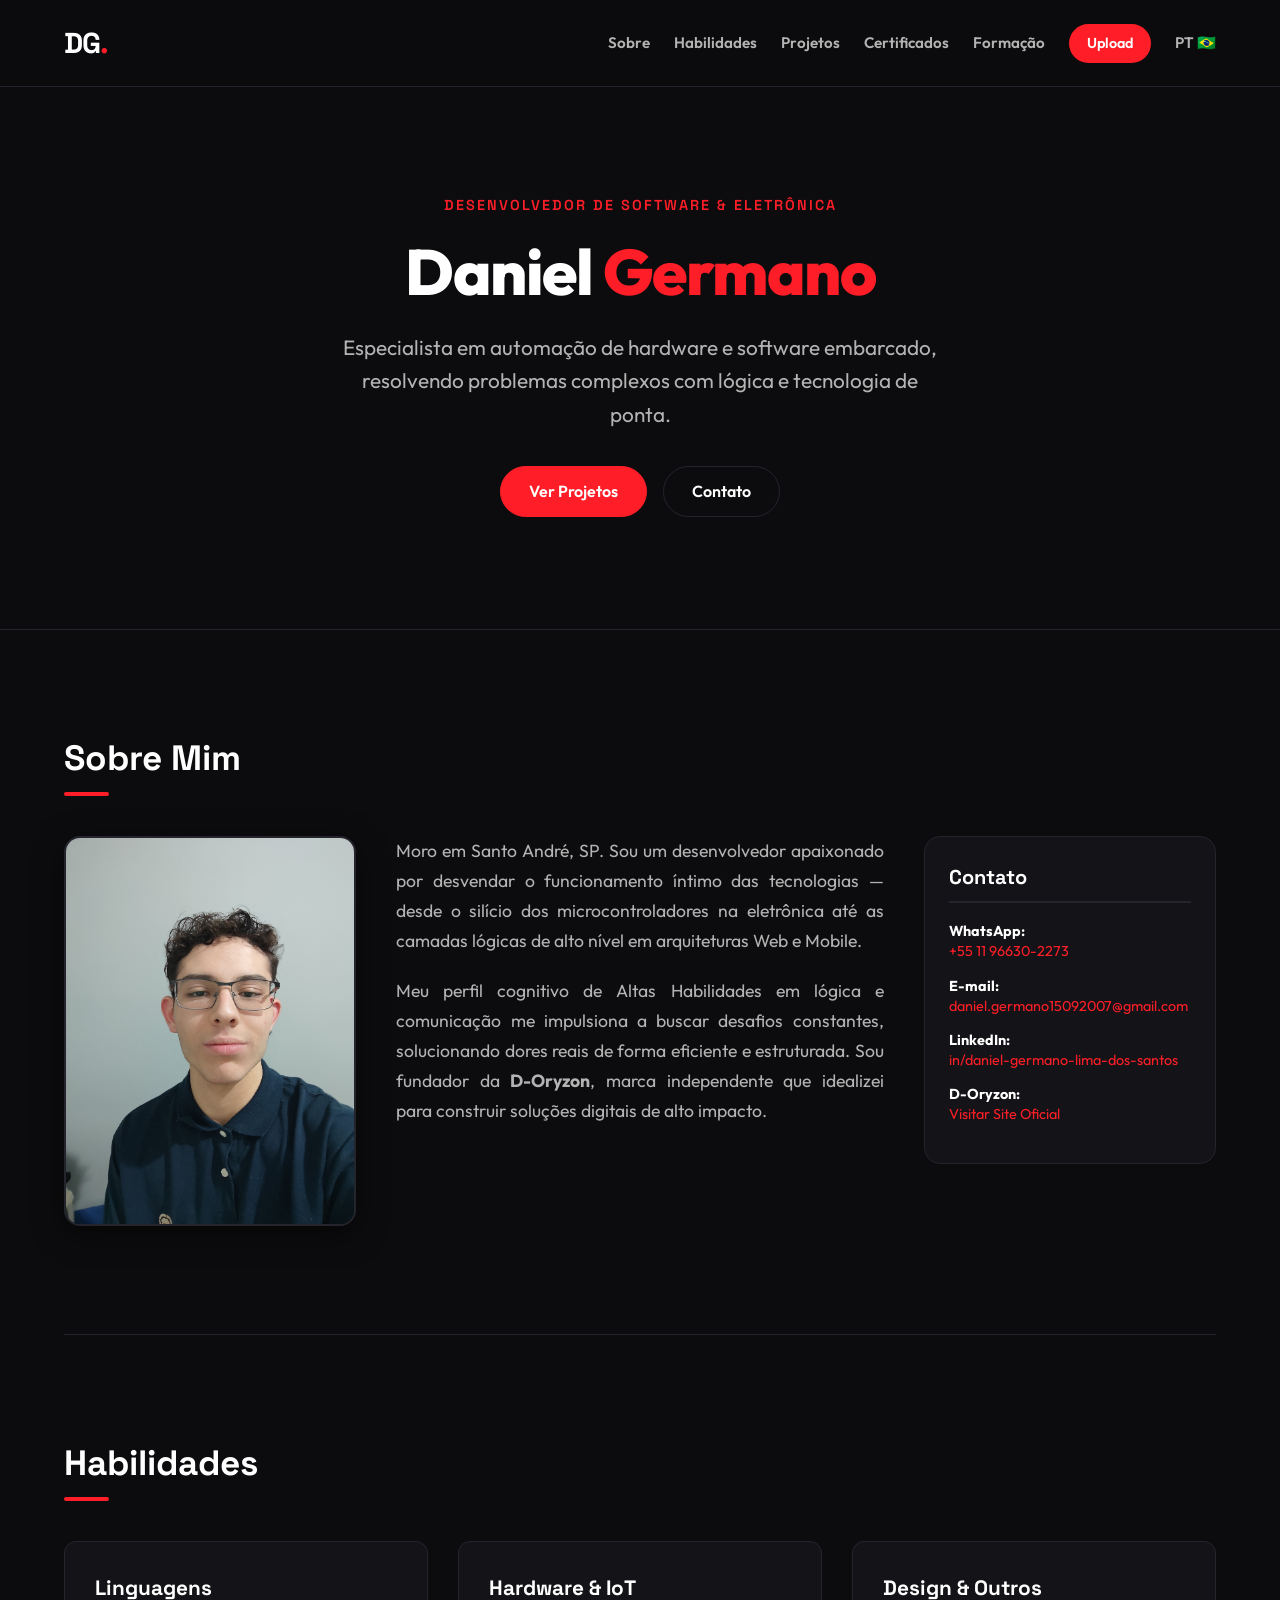
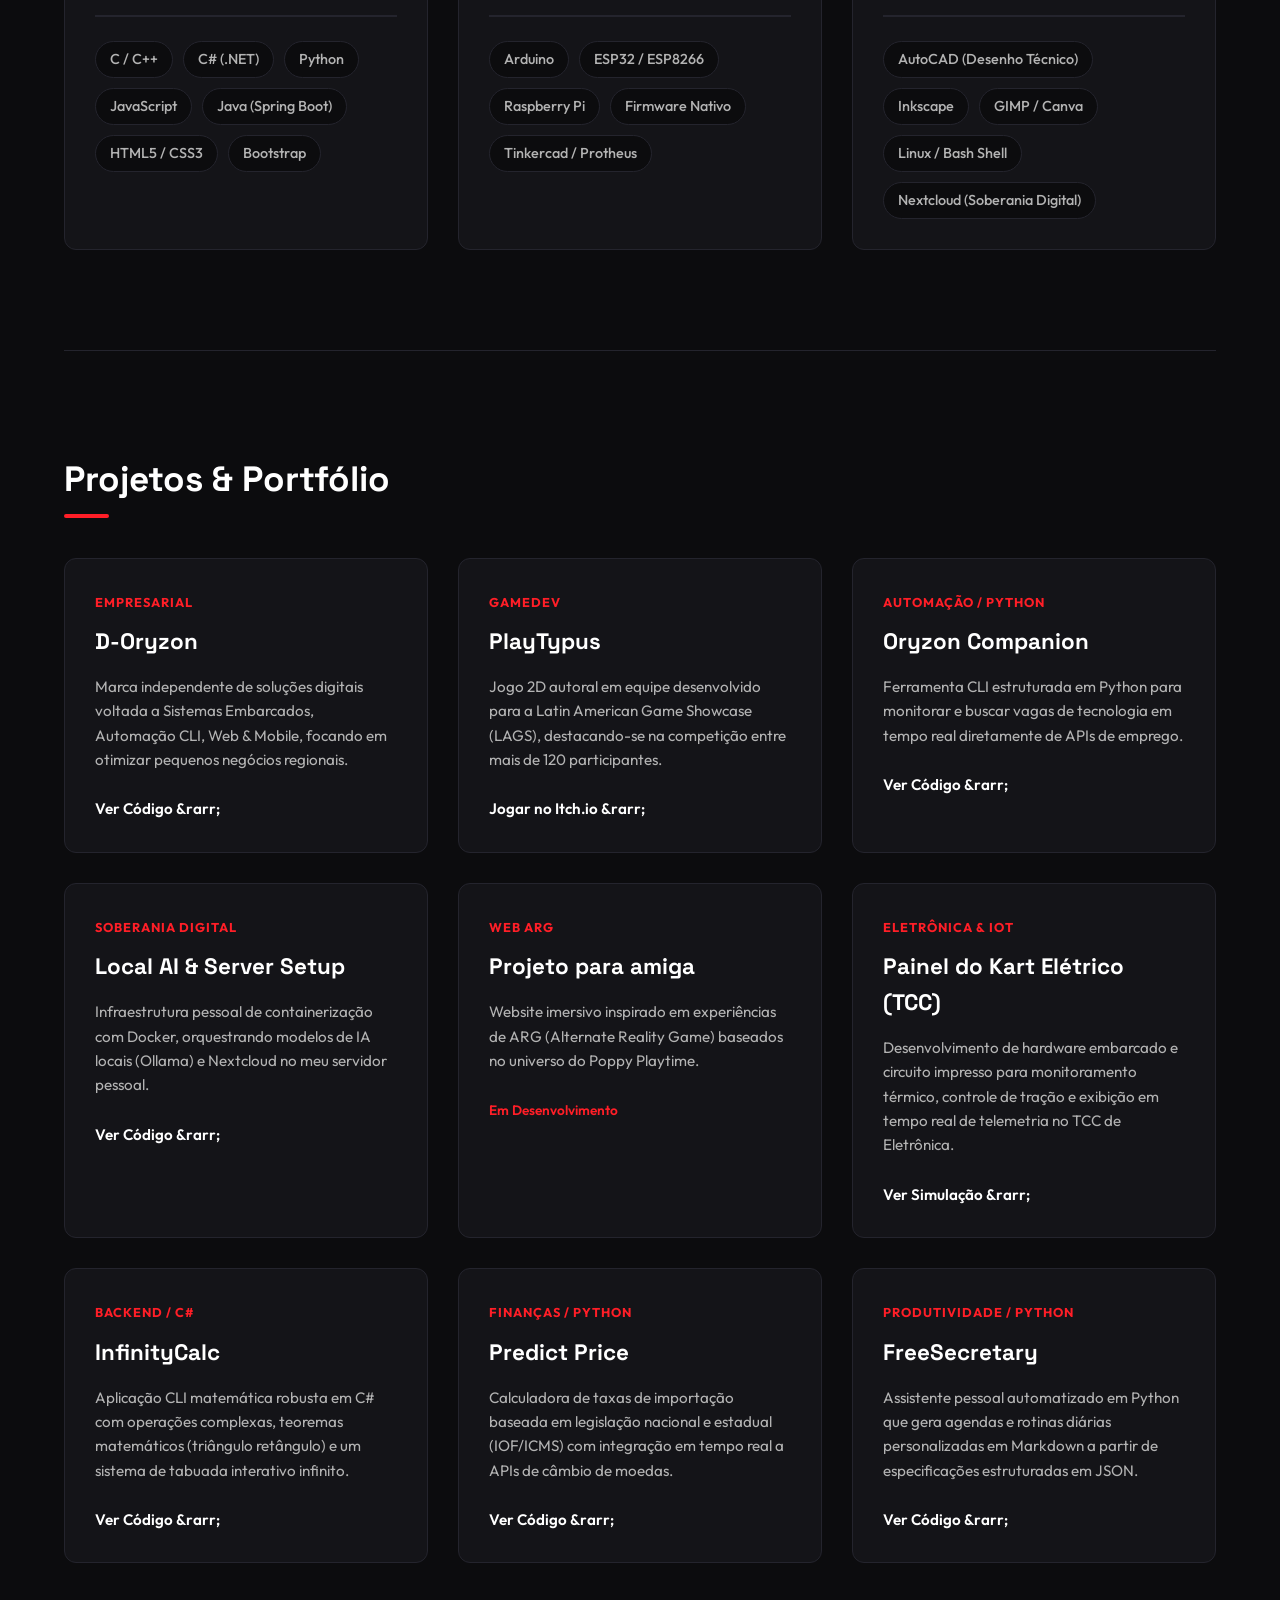
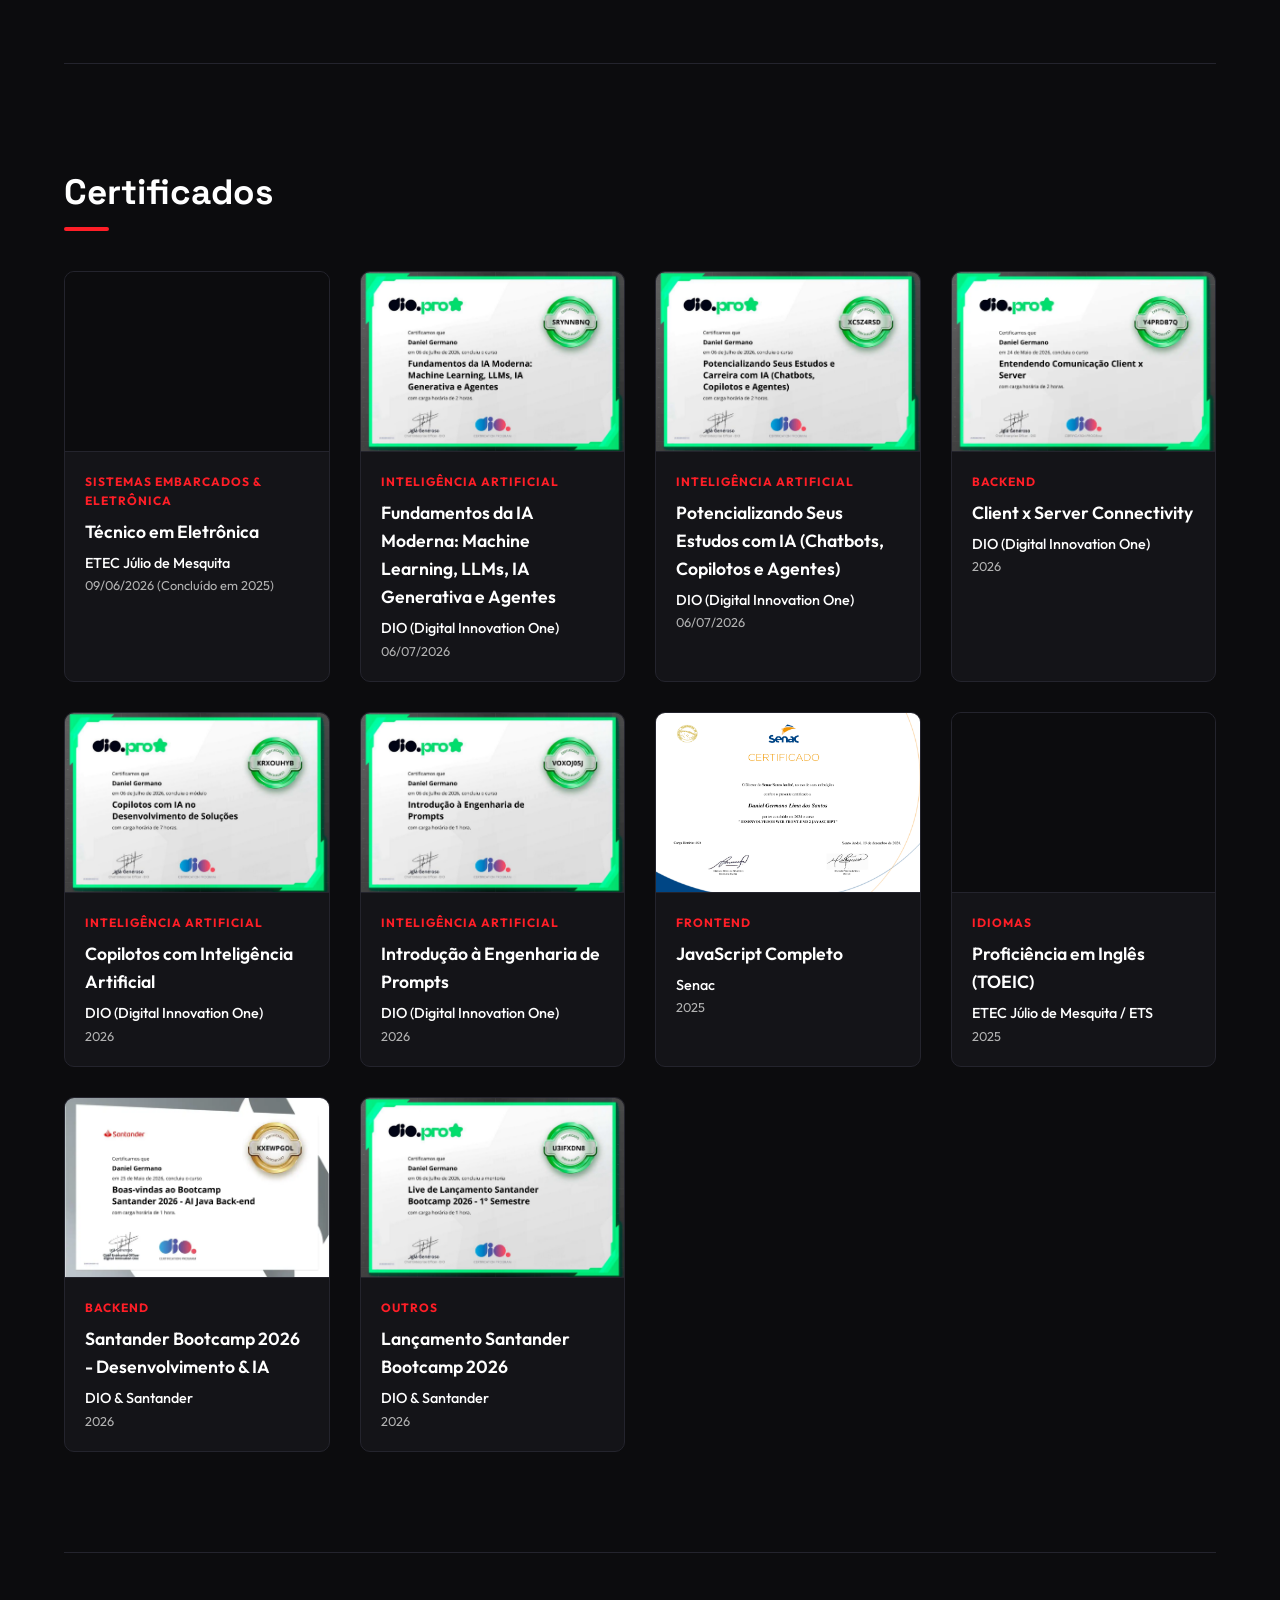
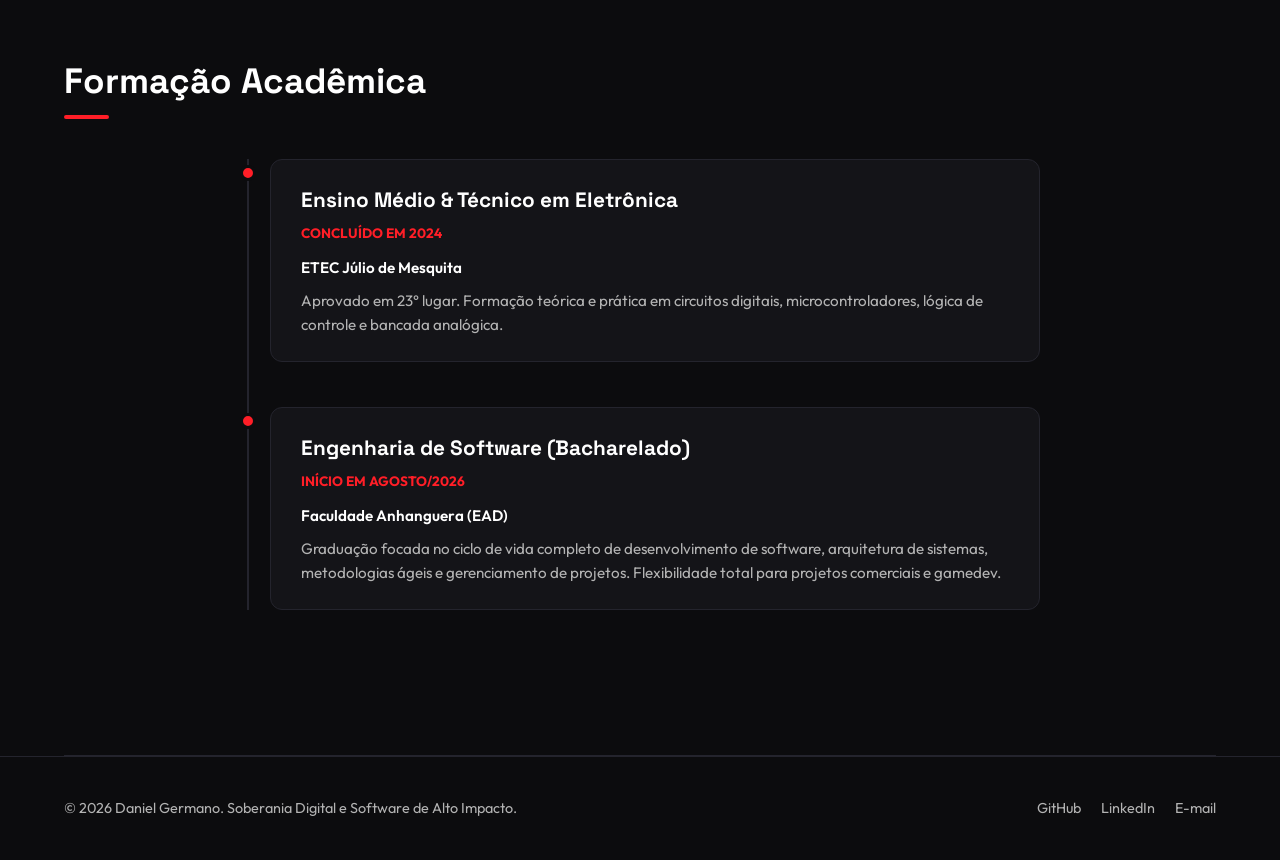
==== commit f08ccfe1: "Rename project to Projeto para amiga and separate HTML, CSS, Bootstrap skills" ====
--- a/index.html
+++ b/index.html
@@ -77,8 +77,10 @@
                         <span>Python</span>
                         <span>JavaScript</span>
                         <span>Java (Spring Boot)</span>
-                        <span>HTML5, CSS3 (BootStrap)</span>
-                    </div> <span> </span></div>
+                        <span>HTML5 / CSS3</span>
+                        <span>Bootstrap</span>
+                    </div>
+                </div>
                 <div class="skill-category">
                     <h3 data-i18n="skills-cat2">Hardware & IoT</h3>
                     <div class="skill-tags">
@@ -146,7 +148,7 @@
                 <div class="project-card">
                     <div class="project-info">
                         <span class="project-tag" data-i18n="proj-card5-tag">Web ARG</span>
-                        <h3>Site para amiga</h3>
+                        <h3>Projeto para amiga</h3>
                         <p data-i18n="proj-card5-desc">Website imersivo inspirado em experiências de ARG (Alternate Reality Game) baseados no universo do Poppy Playtime.</p>
                         <span class="project-status" data-i18n="proj-status-dev">Em Desenvolvimento</span>
                     </div>
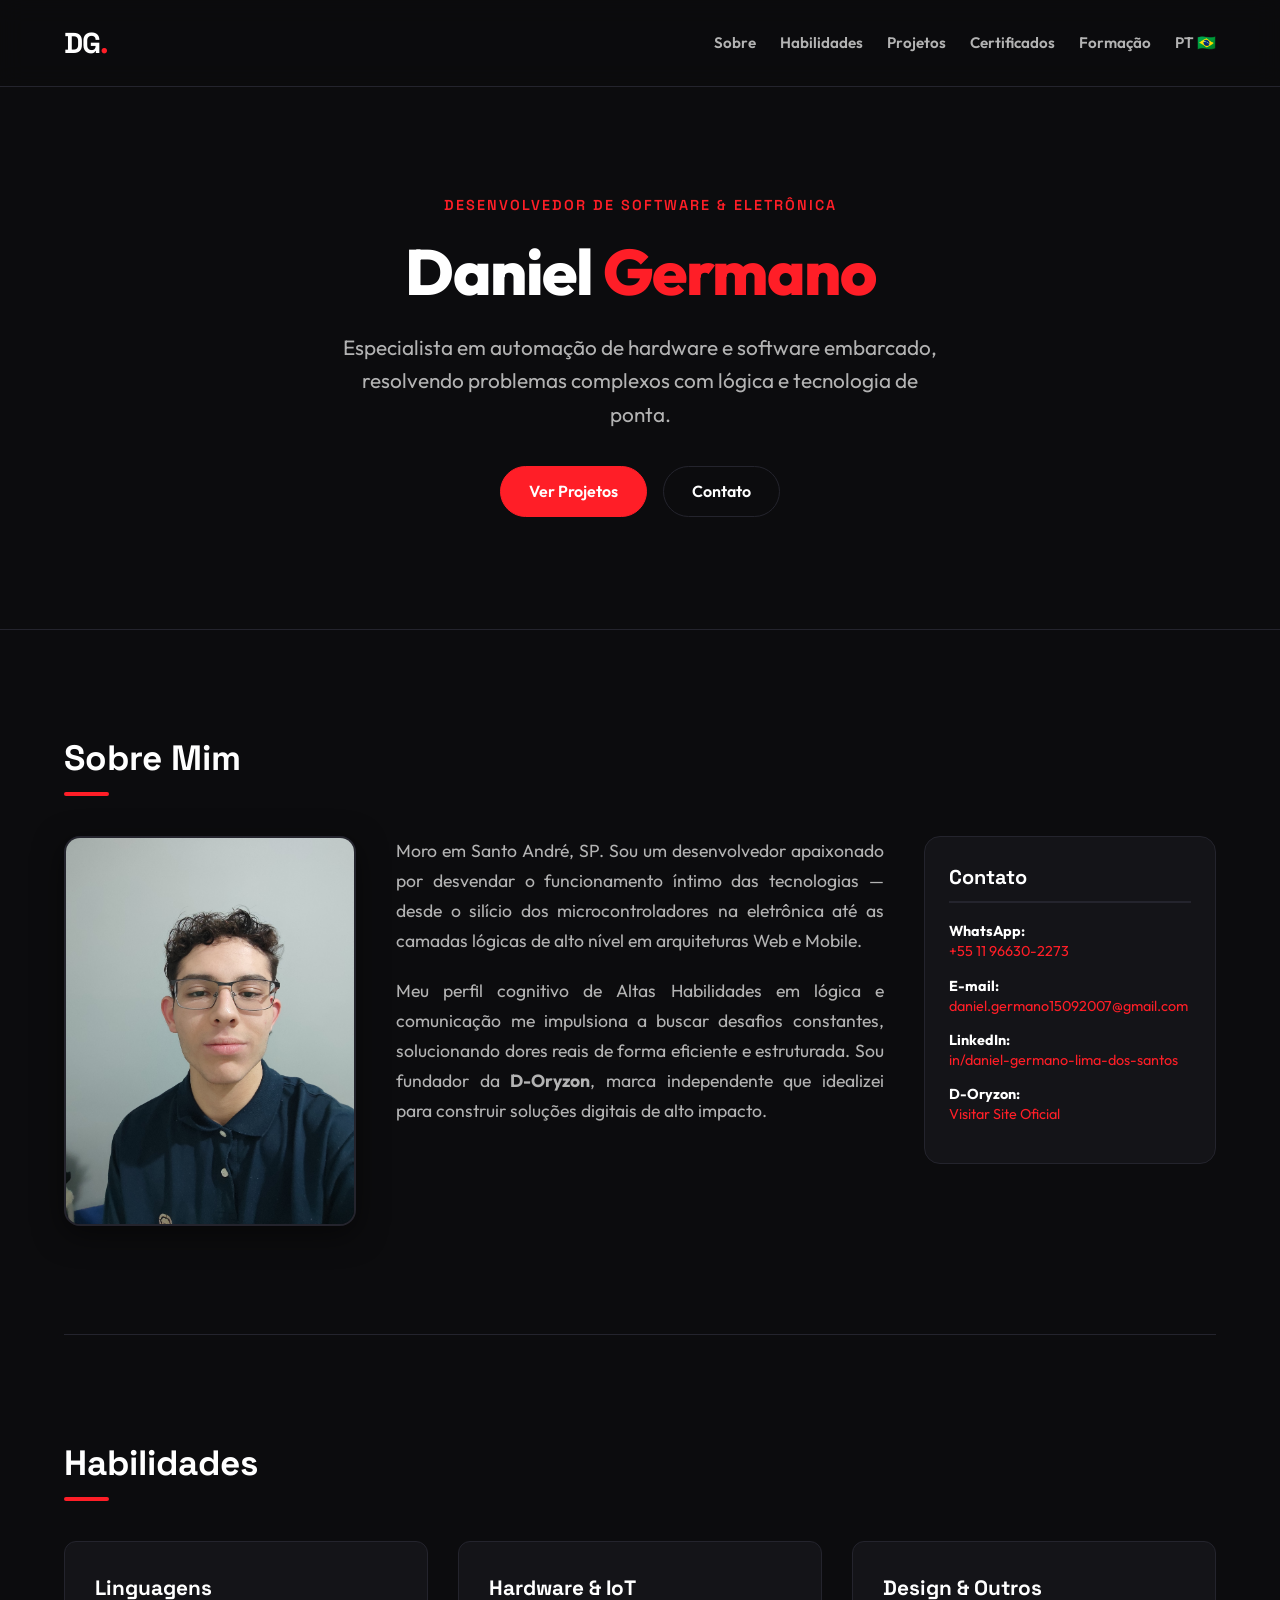
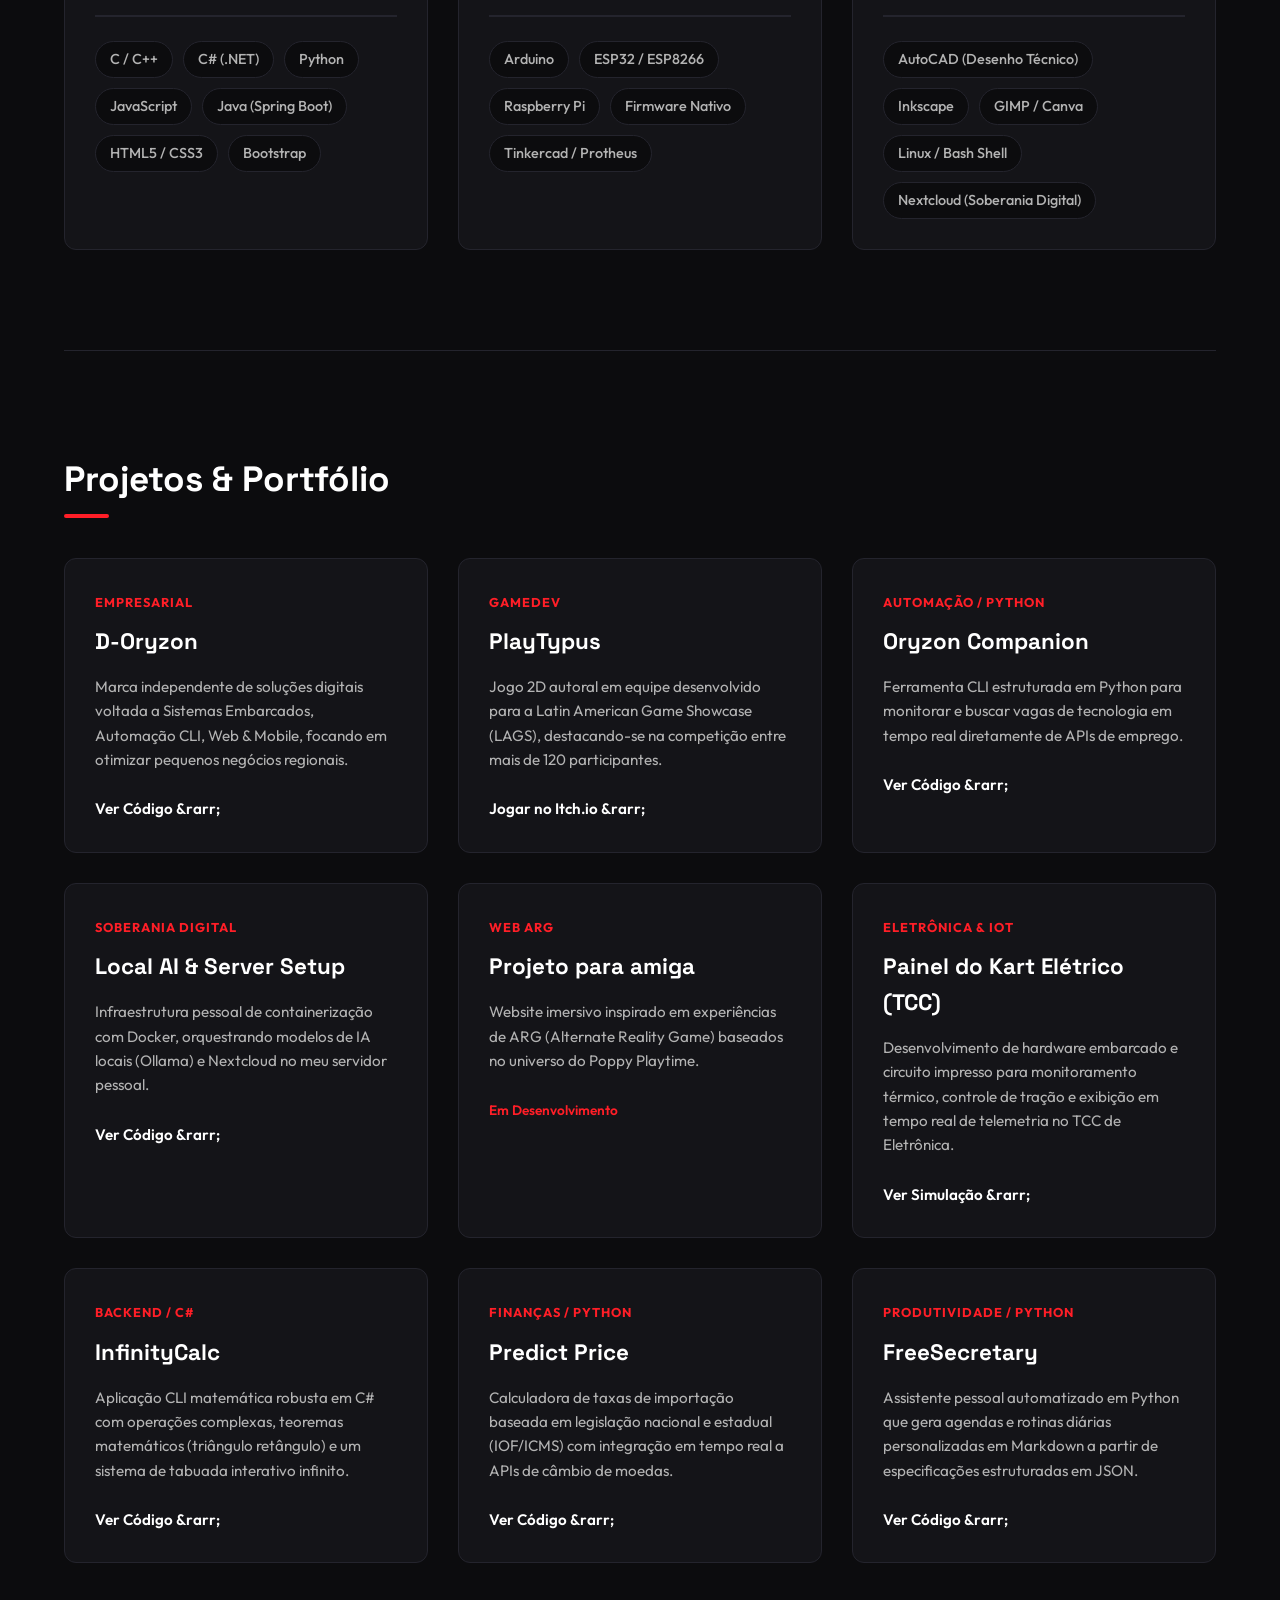
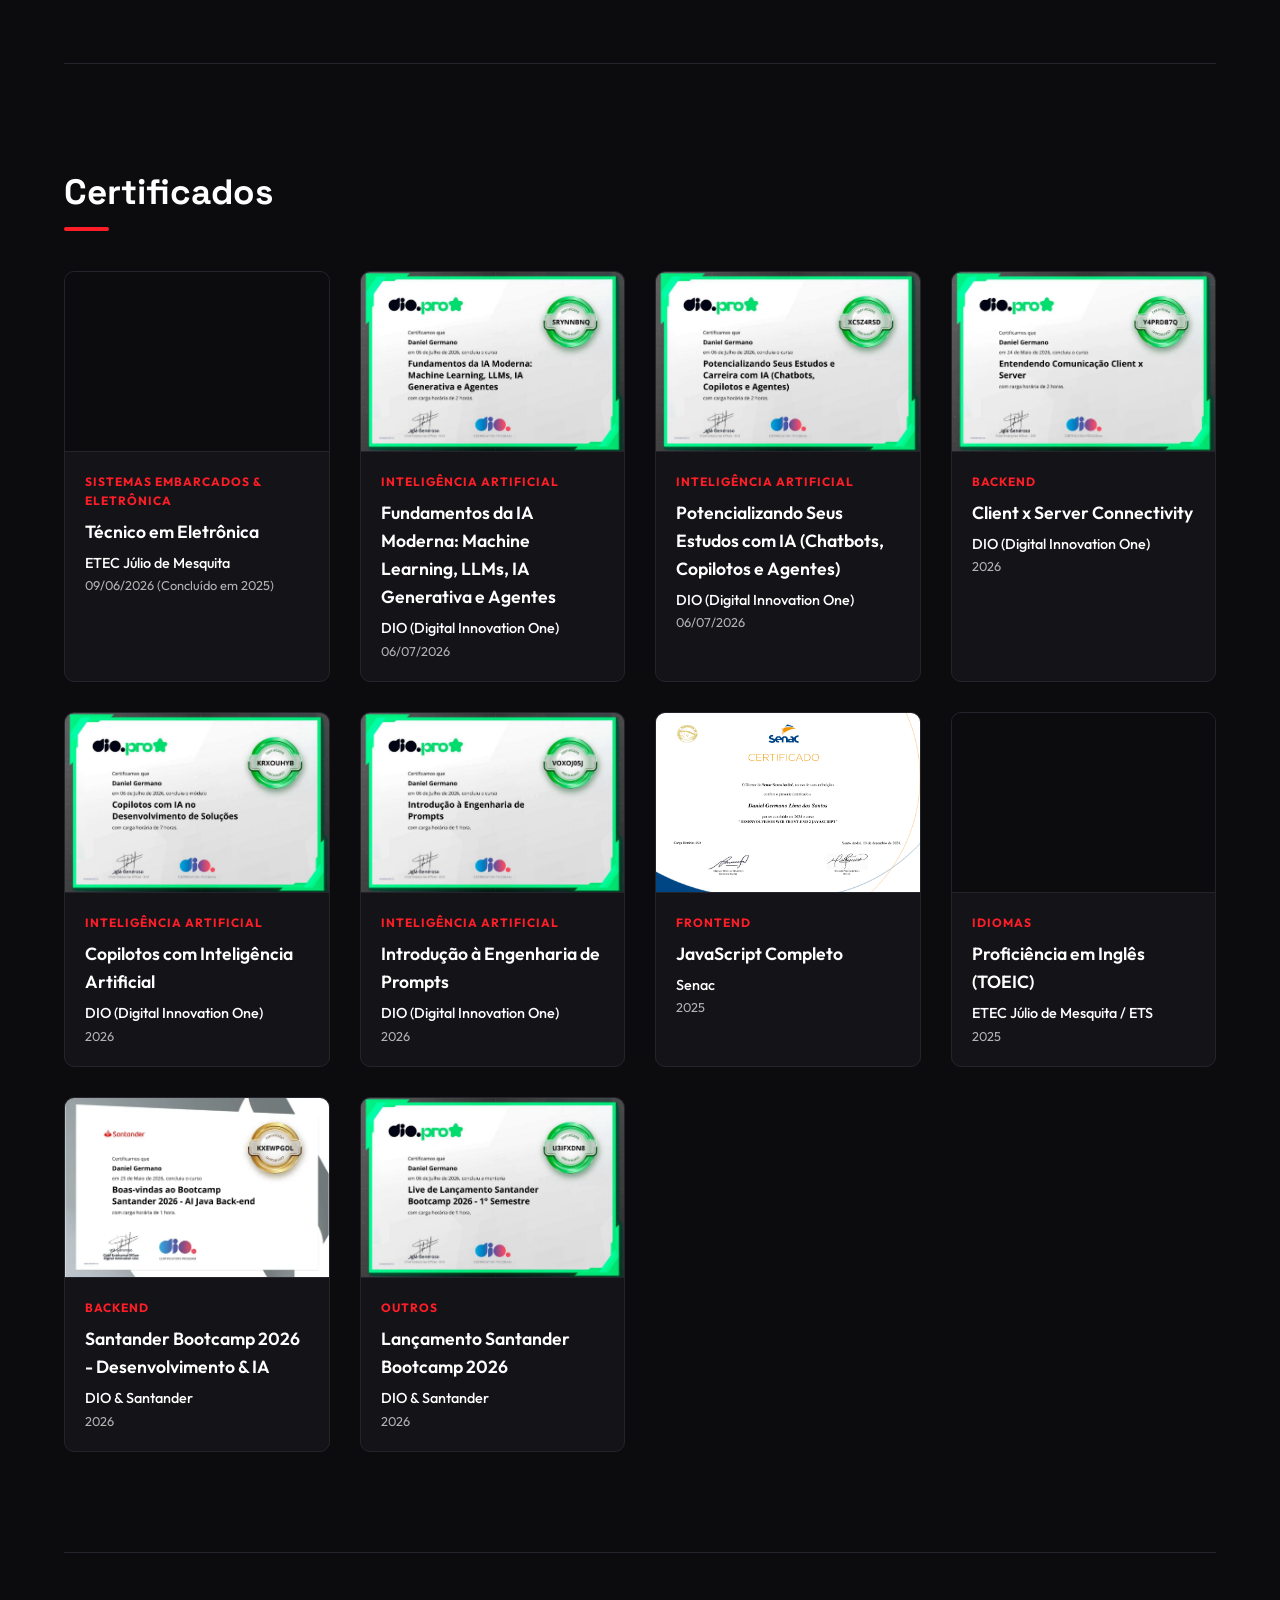
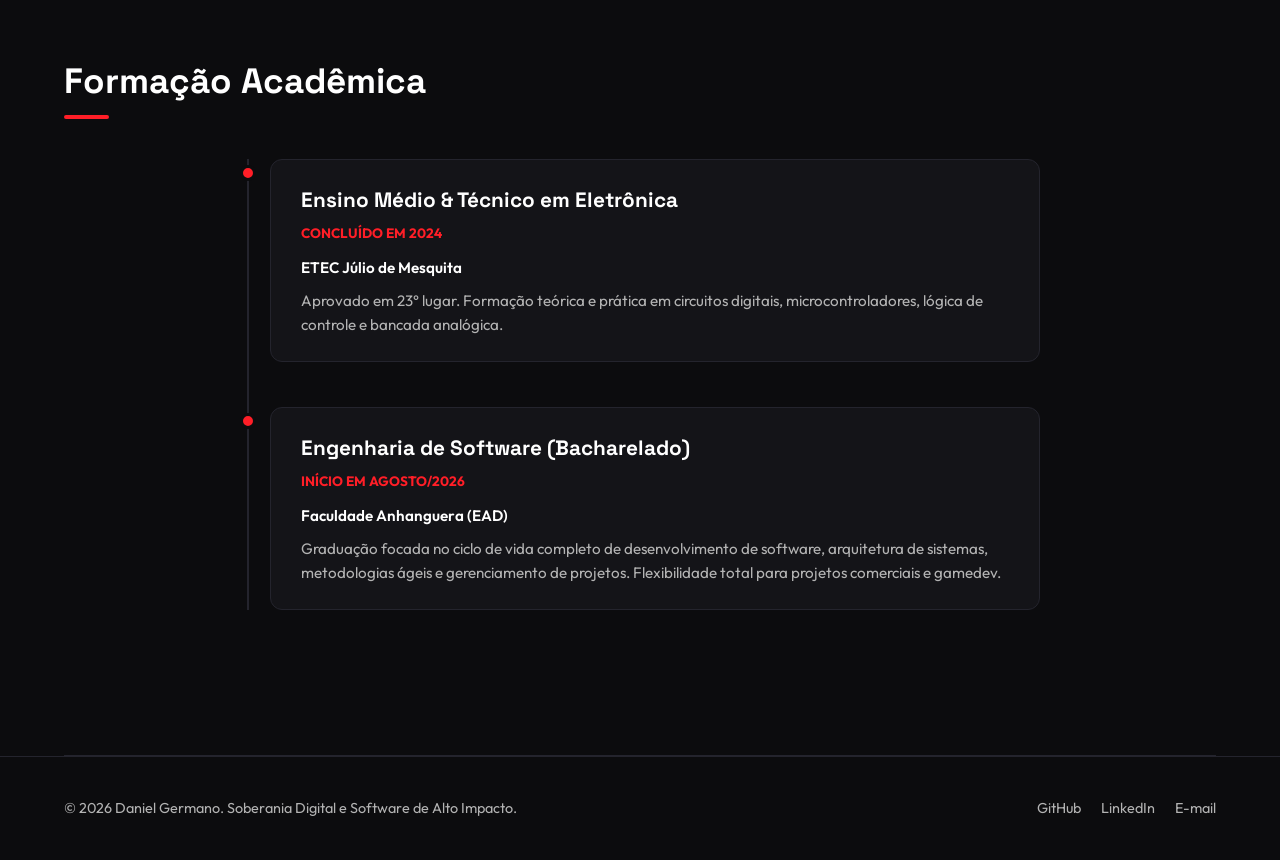
==== commit dce05d37: "Refactor: portfólio responsivo no celular, remoção de admin.html e substituição de certificados sens" ====
--- a/index.html
+++ b/index.html
@@ -22,7 +22,6 @@
                 <a href="#projetos" data-i18n="nav-projects">Projetos</a>
                 <a href="#certificacoes" data-i18n="nav-certs">Certificados</a>
                 <a href="#formacao" data-i18n="nav-edu">Formação</a>
-                <a href="admin.html" class="nav-btn" data-i18n="nav-upload">Upload</a>
             </nav>
         </div>
     </header>
@@ -241,7 +240,7 @@
         </div>
     </footer>
 
-    <!-- Script de Sincronização Dinâmica -->
+    <!-- Script de Carregamento de Certificações -->
     <script>
         document.addEventListener("DOMContentLoaded", () => {
             fetch("data/certificates.json")
@@ -249,19 +248,12 @@
                     if (!response.ok) throw new Error("Erro ao carregar arquivo de certificados.");
                     return response.json();
                 })
-                .then(defaultData => {
-                    const localData = JSON.parse(localStorage.getItem("local_certificates")) || [];
-                    const mergedData = [...defaultData, ...localData];
-                    renderCertificates(mergedData);
+                .then(data => {
+                    renderCertificates(data);
                 })
                 .catch(err => {
-                    const localData = JSON.parse(localStorage.getItem("local_certificates")) || [];
-                    if (localData.length > 0) {
-                        renderCertificates(localData);
-                    } else {
-                        const container = document.getElementById("certificatesContainer");
-                        container.innerHTML = `<p class="error">Não foi possível carregar os certificados diretamente. ${err.message}</p>`;
-                    }
+                    const container = document.getElementById("certificatesContainer");
+                    container.innerHTML = `<p class="error">Não foi possível carregar os certificados. ${err.message}</p>`;
                 });
         });
 
--- a/style.css
+++ b/style.css
@@ -568,6 +568,27 @@
     .header-container {
         flex-direction: column;
         gap: 15px;
+        padding: 15px 20px;
+    }
+    
+    nav {
+        width: 100%;
+        display: flex;
+        gap: 20px;
+        overflow-x: auto;
+        white-space: nowrap;
+        padding-bottom: 8px;
+        justify-content: flex-start;
+        -webkit-overflow-scrolling: touch;
+        scrollbar-width: none; /* Firefox */
+    }
+    
+    nav::-webkit-scrollbar {
+        display: none; /* Safari e Chrome */
+    }
+    
+    nav a {
+        flex-shrink: 0;
     }
     
     .hero h1 {
